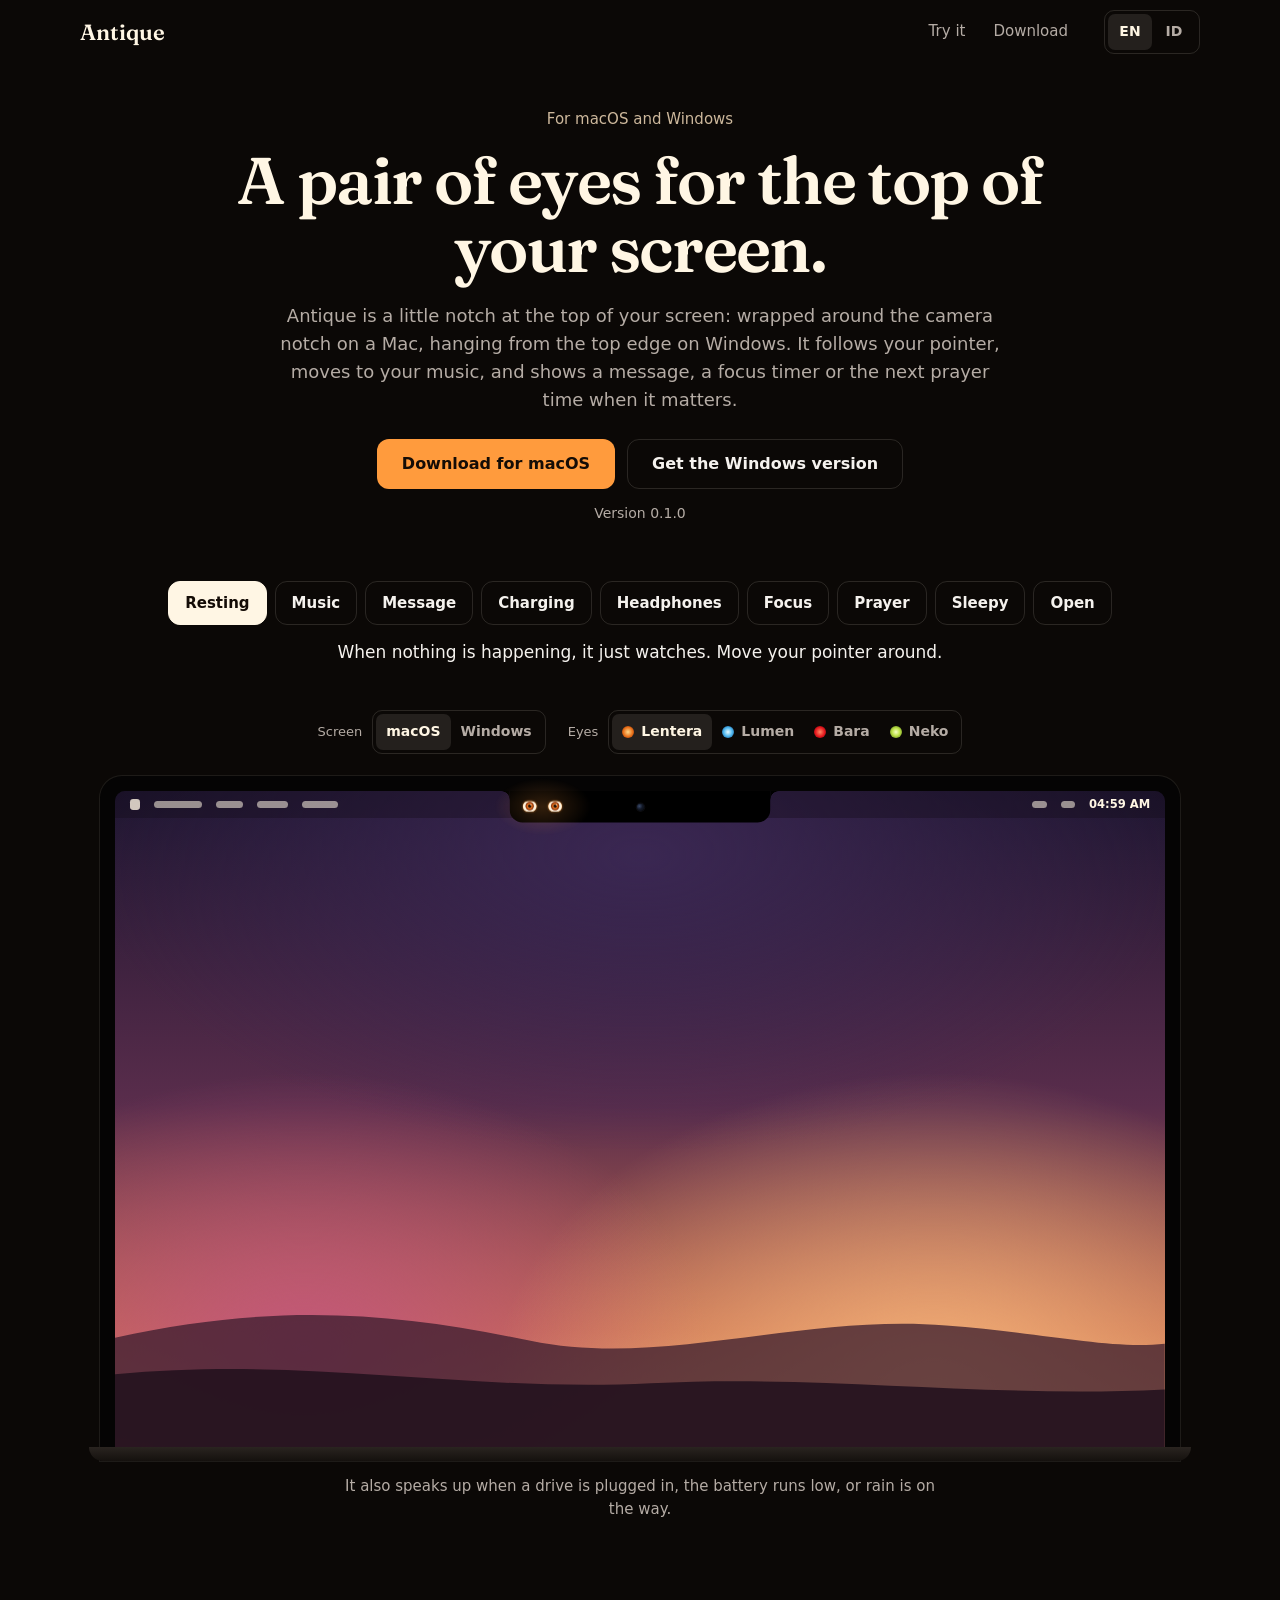
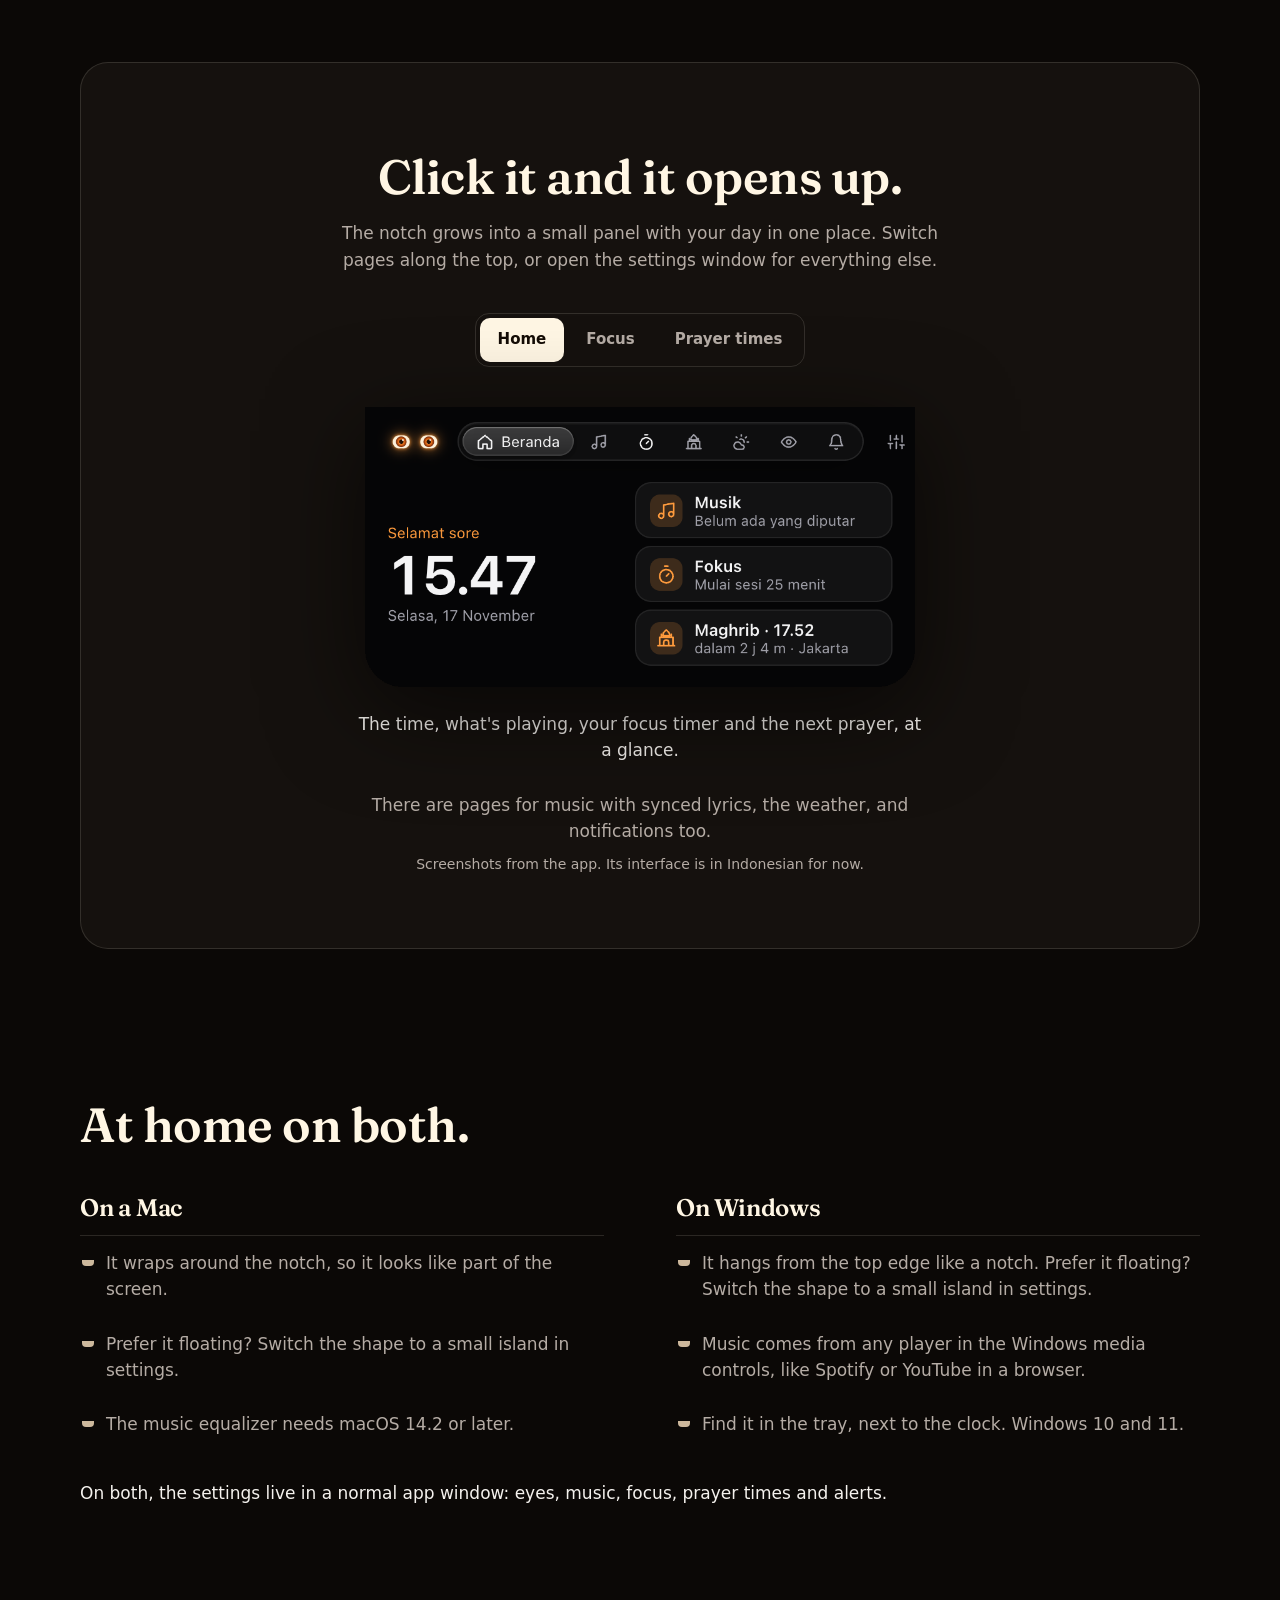
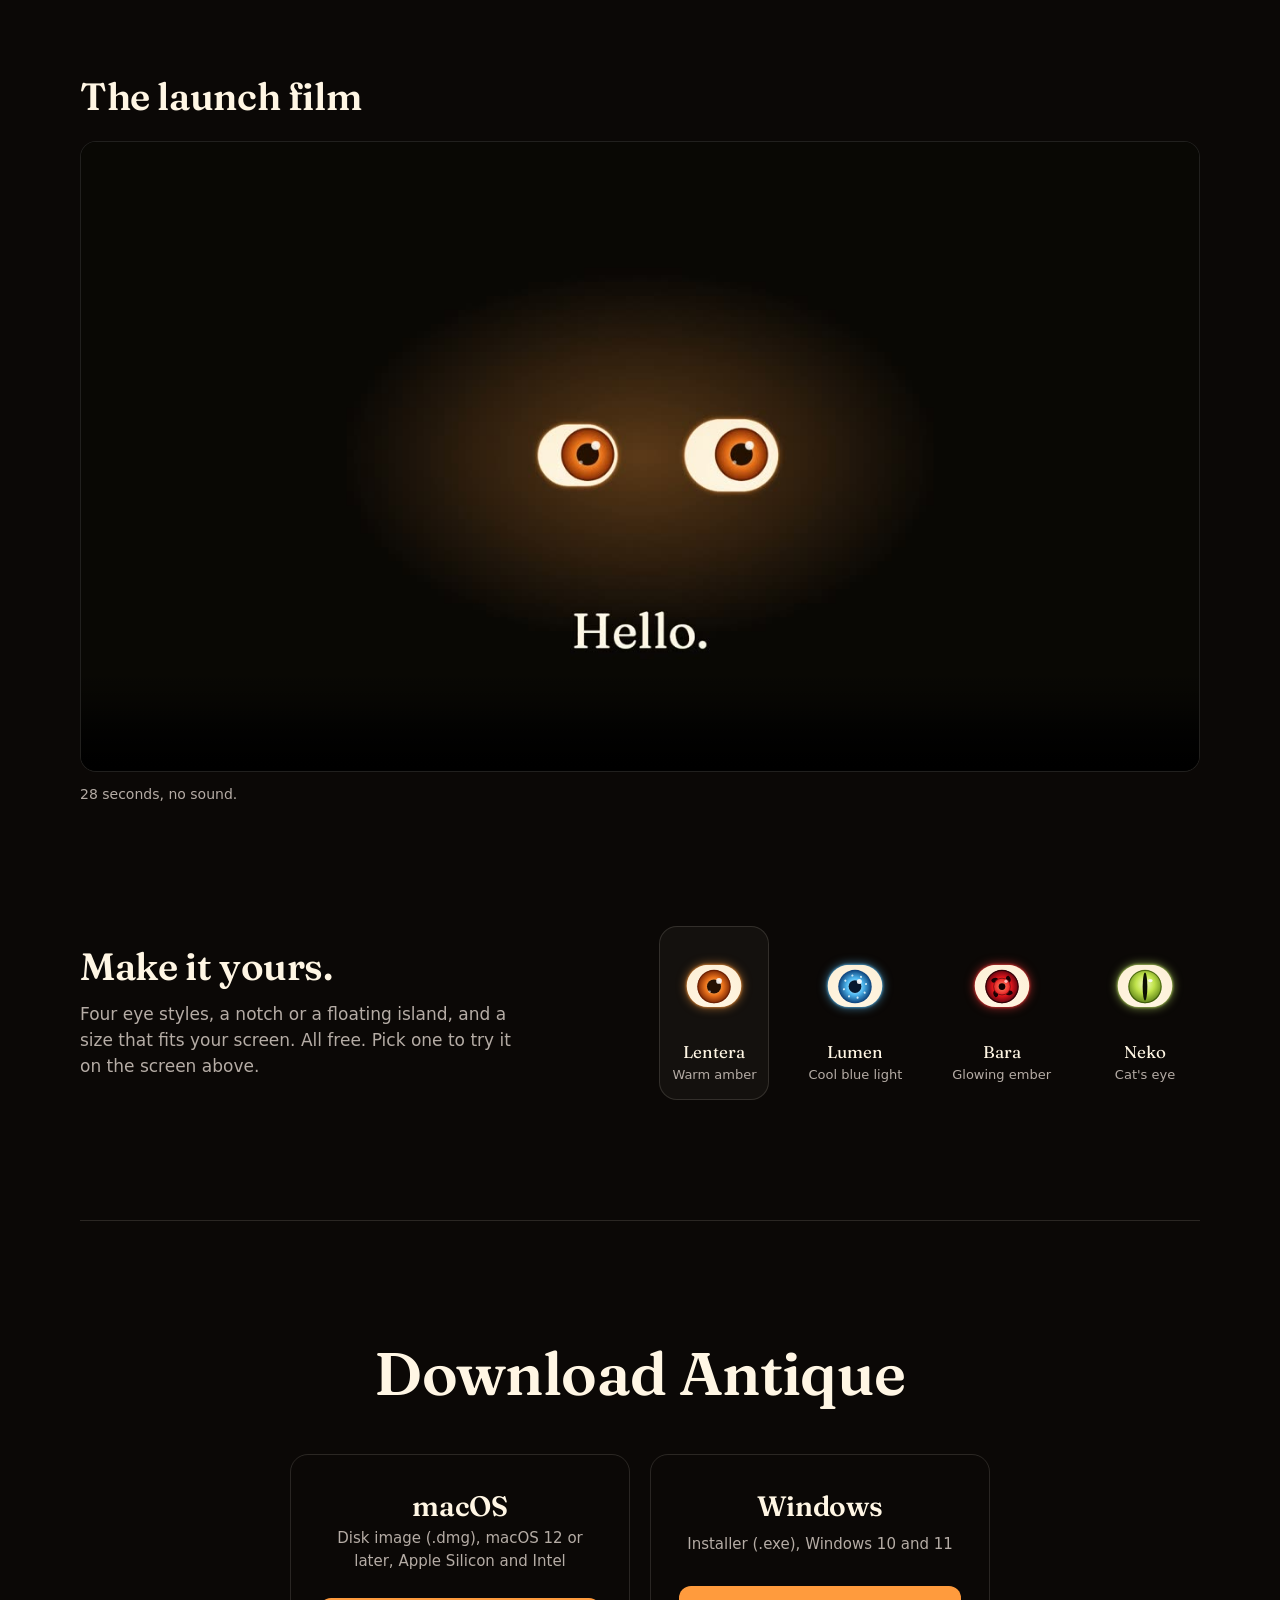
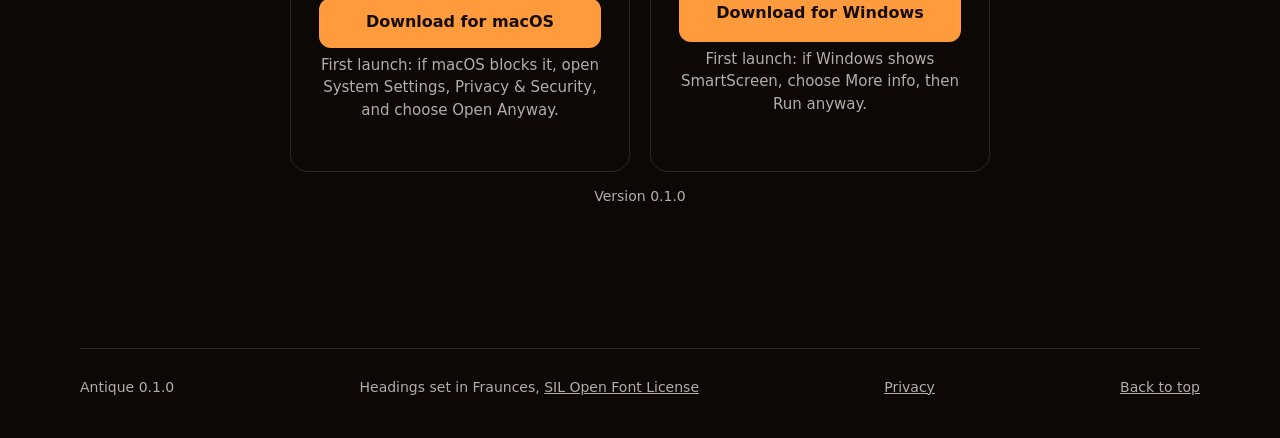
==== antique/index.html @ c230cda1 "Antique: landing page (v0.1.0)" ====
<!doctype html>
<html lang="en">
  <head>
    <meta charset="utf-8" />
    <meta name="viewport" content="width=device-width, initial-scale=1" />
    <title>Antique: eyes for the top of your screen</title>
    <meta
      name="description"
      content="Antique is a little notch at the top of your screen, on Mac and Windows. It follows your pointer, moves to your music, and shows what matters."
    />
    <meta name="theme-color" content="#0b0806" />
    <meta property="og:title" content="Antique" />
    <meta property="og:description" content="A pair of eyes for the top of your screen. For macOS and Windows." />
    <meta property="og:image" content="assets/film-poster.jpg" />
    <link rel="icon" href="assets/favicon.svg" type="image/svg+xml" />
    <link rel="preload" href="assets/fonts/fraunces-latin-600-normal.woff2" as="font" type="font/woff2" crossorigin />
    <link rel="stylesheet" href="styles.css?v=a302461" />
  </head>
  <body>
    <a class="skip" href="#main" data-i18n="skip">Skip to content</a>

    <!-- Opening: the eyes start up close, then back away into the screen and become the notch. -->
    <div class="intro" id="intro" aria-hidden="true">
      <div class="intro-shade" id="intro-shade"></div>
      <div class="intro-eyes" id="intro-eyes"></div>
      <p class="intro-hello" id="intro-hello" data-i18n="intro.hello">Hello.</p>
    </div>

    <header class="bar">
      <a class="wordmark" href="#top" aria-label="Antique, back to top">Antique</a>
      <nav class="bar-nav" aria-label="Sections">
        <a href="#try" data-i18n="nav.try">Try it</a>
        <a href="#download" data-i18n="nav.download">Download</a>
      </nav>
      <div class="lang" role="group" aria-label="Language">
        <button type="button" data-lang="en" aria-pressed="true">EN</button>
        <button type="button" data-lang="id" aria-pressed="false">ID</button>
      </div>
    </header>

    <main id="main">
      <section class="hero" id="top">
        <p class="kicker" data-i18n="hero.kicker">For macOS and Windows</p>
        <h1 data-i18n="hero.title">A pair of eyes for the top of your screen.</h1>
        <p class="lede" data-i18n="hero.lede">
          Antique is a little notch at the top of your screen: wrapped around the camera notch on a Mac, hanging
          from the top edge on Windows. It follows your pointer, moves to your music, and shows a message, a focus
          timer or the next prayer time when it matters.
        </p>
        <div class="hero-actions">
          <a class="button primary" id="hero-download" href="#download">Download for macOS</a>
          <a class="button quiet" id="hero-other" href="#download">Get the Windows version</a>
        </div>
        <p class="meta"><span data-i18n="meta.version">Version</span> <span class="version">0.1.0</span></p>
      </section>

      <!-- The stage: a screen with Antique on it. Each chip below puts the notch in another state. -->
      <section class="try" id="try" aria-labelledby="try-title">
        <h2 class="sr-only" id="try-title" data-i18n="try.title">Try Antique</h2>

        <!-- Chips sit right above the screen so the notch stays in view while you pick. -->
        <div class="chips" role="group" aria-label="Show a moment" data-i18n-label="try.group">
          <button type="button" data-state="rest" aria-pressed="true" data-i18n="chip.rest">Resting</button>
          <button type="button" data-state="music" aria-pressed="false" data-i18n="chip.music">Music</button>
          <button type="button" data-state="message" aria-pressed="false" data-i18n="chip.message">Message</button>
          <button type="button" data-state="charge" aria-pressed="false" data-i18n="chip.charge">Charging</button>
          <button type="button" data-state="headphones" aria-pressed="false" data-i18n="chip.headphones">Headphones</button>
          <button type="button" data-state="focus" aria-pressed="false" data-i18n="chip.focus">Focus</button>
          <button type="button" data-state="prayer" aria-pressed="false" data-i18n="chip.prayer">Prayer</button>
          <button type="button" data-state="sleepy" aria-pressed="false" data-i18n="chip.sleepy">Sleepy</button>
          <button type="button" data-state="open" aria-pressed="false" data-i18n="chip.open">Open</button>
        </div>
        <p class="try-caption" id="try-caption" aria-live="polite"></p>

        <!-- Screen and customisation, right above the stage so the notch stays in view: eye style,
             shape and size (shape & size are the Windows settings). -->
        <div class="custom" id="custom" data-os="mac">
          <div class="custom-group">
            <span class="custom-label" id="custom-screen" data-i18n="custom.screen">Screen</span>
            <div class="os" role="group" aria-labelledby="custom-screen">
              <button type="button" data-os="mac" aria-pressed="true">macOS</button>
              <button type="button" data-os="windows" aria-pressed="false">Windows</button>
            </div>
          </div>
          <div class="custom-group">
            <span class="custom-label" id="custom-eyes" data-i18n="custom.eyes">Eyes</span>
            <div class="seg themes" id="theme-pick" role="group" aria-labelledby="custom-eyes"></div>
          </div>
          <div class="custom-group win-only">
            <span class="custom-label" id="custom-shape" data-i18n="custom.shape">Shape</span>
            <div class="seg" role="group" aria-labelledby="custom-shape">
              <button type="button" data-shape="notch" aria-pressed="true" data-i18n="custom.notch">Notch</button>
              <button type="button" data-shape="floating" aria-pressed="false" data-i18n="custom.floating">Floating</button>
            </div>
          </div>
          <div class="custom-group win-only">
            <span class="custom-label" id="custom-size" data-i18n="custom.size">Size</span>
            <div class="seg" role="group" aria-labelledby="custom-size">
              <button type="button" data-size="-1" data-i18n-label="custom.smaller" aria-label="Smaller">−</button>
              <button type="button" data-size="1" data-i18n-label="custom.bigger" aria-label="Bigger">+</button>
            </div>
          </div>
        </div>

        <div class="device" id="device" data-os="mac">
          <div class="screen" id="screen">
            <div class="wallpaper" aria-hidden="true">
              <svg viewBox="0 0 1920 1080" preserveAspectRatio="none">
                <path d="M0 900 C 300 840 520 860 760 905 C 1000 950 1260 860 1520 880 C 1700 892 1820 920 1920 910 L1920 1080 L0 1080 Z" fill="#3a1d2e" opacity="0.75" />
                <path d="M0 960 C 360 930 640 990 980 975 C 1300 960 1600 1000 1920 985 L1920 1080 L0 1080 Z" fill="#24121f" opacity="0.9" />
              </svg>
            </div>

            <div class="menubar" aria-hidden="true">
              <span class="mb-left"><i class="mb-logo"></i><i style="--w: 46px"></i><i style="--w: 26px"></i><i style="--w: 30px"></i><i style="--w: 34px"></i></span>
              <span class="mb-right"><i style="--w: 14px"></i><i style="--w: 14px"></i><b class="mb-clock" id="mb-clock">16.13</b></span>
            </div>

            <div class="taskbar" aria-hidden="true">
              <i></i><i></i><i></i><i></i><i></i>
              <b class="tb-clock" id="tb-clock">16.13</b>
            </div>

            <!-- Antique, drawn at screen size and scaled with the screen (--u). -->
            <div class="island-holder" id="island-holder">
              <button
                class="island"
                id="island"
                type="button"
                data-state="rest"
                aria-expanded="false"
                aria-describedby="try-caption"
              >
                <span class="sr-only" data-i18n="island.label">Antique's notch. Click to open the panel.</span>
                <span class="layer row" aria-hidden="true">
                  <span class="wing left" id="wing-left"></span>
                  <span class="eyes" id="eyes"></span>
                  <span class="wing right" id="wing-right"></span>
                </span>
                <img class="layer open" src="assets/panel-home.png" width="440" height="224" alt="" aria-hidden="true" />
              </button>
            </div>
          </div>
          <div class="hinge" aria-hidden="true"></div>
        </div>

        <p class="try-more" data-i18n="try.more">
          It also speaks up when a drive is plugged in, the battery runs low, or rain is on the way.
        </p>
      </section>

      <section class="panel" id="panel" aria-labelledby="panel-title">
        <h2 id="panel-title" data-i18n="panel.title">Click it and it opens up.</h2>
        <p class="panel-intro" data-i18n="panel.body">
          The notch grows into a small panel with your day in one place. Switch pages along the top, or open the
          settings window for everything else.
        </p>

        <div class="tabs" role="tablist" aria-label="Panel pages">
          <button type="button" role="tab" id="tab-home" aria-controls="view-home" aria-selected="true" data-i18n="panel.home">Home</button>
          <button type="button" role="tab" id="tab-focus" aria-controls="view-focus" aria-selected="false" tabindex="-1" data-i18n="panel.focus">Focus</button>
          <button type="button" role="tab" id="tab-prayer" aria-controls="view-prayer" aria-selected="false" tabindex="-1" data-i18n="panel.prayer">Prayer times</button>
        </div>

        <div class="views">
          <figure class="view" role="tabpanel" id="view-home" aria-labelledby="tab-home">
            <img src="assets/panel-home.png" width="440" height="224" loading="lazy" alt="" data-i18n-alt="panel.homeAlt" />
            <figcaption data-i18n="panel.homeText">The time, what's playing, your focus timer and the next prayer, at a glance.</figcaption>
          </figure>
          <figure class="view" role="tabpanel" id="view-focus" aria-labelledby="tab-focus" hidden>
            <img src="assets/panel-focus.png" width="440" height="216" loading="lazy" alt="" data-i18n-alt="panel.focusAlt" />
            <figcaption data-i18n="panel.focusText">A Pomodoro timer drawn as an hourglass. The sand runs while you work, and the glass flips over for your break.</figcaption>
          </figure>
          <figure class="view" role="tabpanel" id="view-prayer" aria-labelledby="tab-prayer" hidden>
            <img src="assets/panel-prayer.png" width="440" height="278" loading="lazy" alt="" data-i18n-alt="panel.prayerAlt" />
            <figcaption data-i18n="panel.prayerText">Prayer times for your city, a reminder before each one, and an adzan sound you choose.</figcaption>
          </figure>
        </div>

        <p class="panel-more" data-i18n="panel.more">
          There are pages for music with synced lyrics, the weather, and notifications too.
        </p>
        <p class="note" data-i18n="panel.note">Screenshots from the app. Its interface is in Indonesian for now.</p>
      </section>

      <section class="platforms" aria-labelledby="platforms-title">
        <h2 id="platforms-title" data-i18n="platforms.title">At home on both.</h2>
        <div class="platform">
          <h3 data-i18n="platforms.mac">On a Mac</h3>
          <ul>
            <li data-i18n="platforms.mac1">It wraps around the notch, so it looks like part of the screen.</li>
            <li data-i18n="platforms.mac2">Prefer it floating? Switch the shape to a small island in settings.</li>
            <li data-i18n="platforms.mac3">The music equalizer needs macOS 14.2 or later.</li>
          </ul>
        </div>
        <div class="platform">
          <h3 data-i18n="platforms.win">On Windows</h3>
          <ul>
            <li data-i18n="platforms.win1">It hangs from the top edge like a notch. Prefer it floating? Switch the shape to a small island in settings.</li>
            <li data-i18n="platforms.win2">Music comes from any player in the Windows media controls, like Spotify or YouTube in a browser.</li>
            <li data-i18n="platforms.win3">Find it in the tray, next to the clock. Windows 10 and 11.</li>
          </ul>
        </div>
        <p class="platforms-both" data-i18n="platforms.both">
          On both, the settings live in a normal app window: eyes, music, focus, prayer times and alerts.
        </p>
      </section>

      <section class="film" aria-labelledby="film-title">
        <h2 id="film-title" data-i18n="film.title">The launch film</h2>
        <div class="film-frame">
          <video id="film" controls playsinline muted preload="none" poster="assets/film-poster.jpg" width="1920" height="1080">
            <source src="assets/antique-launch.mp4" type="video/mp4" />
          </video>
          <p class="film-error" id="film-error" hidden data-i18n="film.error">
            The film didn't load. <a href="assets/antique-launch.mp4">Open the video file</a> instead.
          </p>
        </div>
        <p class="caption" data-i18n="film.caption">28 seconds, no sound.</p>
      </section>

      <section class="more-eyes" aria-labelledby="eyes-title">
        <div class="more-eyes-text">
          <h2 id="eyes-title" data-i18n="eyes.title">Make it yours.</h2>
          <p data-i18n="eyes.body">
            Four eye styles, a notch or a floating island, and a size that fits your screen. All free. Pick one to
            try it on the screen above.
          </p>
        </div>
        <div class="iris-row" id="iris-row"></div>
      </section>

      <section class="download" id="download" aria-labelledby="download-title">
        <h2 id="download-title" data-i18n="download.title">Download Antique</h2>
        <div class="downloads">
          <div class="dl" data-platform="mac">
            <h3>macOS</h3>
            <p data-i18n="download.macFile">Disk image (.dmg), macOS 12 or later, Apple Silicon and Intel</p>
            <a class="button primary" data-download="mac" href="#download">Download for macOS</a>
            <p class="dl-note" data-i18n="download.macNote">
              First launch: if macOS blocks it, open System Settings, Privacy &amp; Security, and choose Open Anyway.
            </p>
          </div>
          <div class="dl" data-platform="windows">
            <h3>Windows</h3>
            <p data-i18n="download.winFile">Installer (.exe), Windows 10 and 11</p>
            <a class="button primary" data-download="windows" href="#download">Download for Windows</a>
            <p class="dl-note" data-i18n="download.winNote">
              First launch: if Windows shows SmartScreen, choose More info, then Run anyway.
            </p>
          </div>
        </div>
        <p class="meta"><span data-i18n="meta.version">Version</span> <span class="version">0.1.0</span></p>
      </section>
    </main>

    <footer class="foot">
      <p>Antique <span class="version">0.1.0</span></p>
      <p>
        <span data-i18n="foot.font">Headings set in Fraunces,</span>
        <a href="assets/fonts/OFL.txt" data-i18n="foot.license">SIL Open Font License</a>
      </p>
      <p><a href="privacy.html" data-i18n="foot.privacy">Privacy</a></p>
      <p><a href="#top" data-i18n="foot.top">Back to top</a></p>
    </footer>

    <script src="main.js?v=a302461" defer></script>
  </body>
</html>
---- antique/styles.css ----
/*
  Antique landing page. Direction: docs/DESIGN.md (warm night, cream text, one amber accent,
  Fraunces headings, the notch as motif). Dial: ENERGY 2 / RHYTHM 2 / MOTION 2.
*/

@font-face {
  font-family: "Fraunces";
  font-style: normal;
  font-weight: 400;
  font-display: swap;
  src: url("assets/fonts/fraunces-latin-400-normal.woff2") format("woff2");
}

@font-face {
  font-family: "Fraunces";
  font-style: normal;
  font-weight: 600;
  font-display: swap;
  src: url("assets/fonts/fraunces-latin-600-normal.woff2") format("woff2");
}

/* Radius of the hole the intro opens; registered so it can animate. */
@property --hole {
  syntax: "<length>";
  inherits: false;
  initial-value: 0px;
}

:root {
  /* Dark on purpose: the notch is always black and the eyes are the light (DESIGN.md). */
  color-scheme: dark;
  --night: #0b0806;
  --night-2: #15110e;
  --line: rgb(255 246 228 / 0.13);
  --fg: #f5f2ee;
  --cream: #fff6e4;
  --muted: #b5aca5;
  --soft: #cdb89c;
  /* The one accent: Lentera amber. Used on the download buttons and the eyes only. */
  --accent: #ff9b3d;
  --ink: #140c06;
  --display: "Fraunces", Georgia, "Times New Roman", serif;
  --body: system-ui, -apple-system, "Segoe UI", Roboto, sans-serif;
  --page: min(1120px, 100% - 40px);
  --spring: cubic-bezier(0.2, 1.22, 0.36, 1);
}

*,
*::before,
*::after {
  box-sizing: border-box;
}

html {
  scroll-behavior: smooth;
  -webkit-text-size-adjust: 100%;
}

body {
  margin: 0;
  background: var(--night);
  color: var(--fg);
  font-family: var(--body);
  font-size: 17px;
  line-height: 1.55;
  overflow-x: hidden;
}

body.intro-running {
  overflow: hidden;
}

img,
video {
  display: block;
  max-width: 100%;
  height: auto;
}

a {
  color: inherit;
}

h1,
h2,
h3 {
  margin: 0;
  font-family: var(--display);
  font-weight: 600;
  line-height: 1.08;
  letter-spacing: -0.01em;
}

:focus-visible {
  outline: 2px solid var(--cream);
  outline-offset: 3px;
  border-radius: 6px;
}

[hidden] {
  display: none !important;
}

.sr-only {
  position: absolute;
  width: 1px;
  height: 1px;
  overflow: hidden;
  clip: rect(0 0 0 0);
  white-space: nowrap;
}

.skip {
  position: absolute;
  top: -100px;
  left: 16px;
  z-index: 100;
  padding: 10px 14px;
  border-radius: 8px;
  background: var(--cream);
  color: var(--ink);
}

.skip:focus {
  top: 12px;
}

/* ---------- Eyes (shared) ---------- */

.eye {
  display: block;
  flex: none;
}

.eye svg {
  display: block;
  width: 100%;
  height: 100%;
  overflow: visible;
}

/* ---------- Intro ---------- */

.intro {
  position: fixed;
  inset: 0;
  z-index: 90;
  display: none;
  pointer-events: none;
}

.intro.on {
  display: block;
}

.intro-shade {
  --x: 50%;
  --y: 50%;
  position: absolute;
  inset: 0;
  background: var(--night);
  -webkit-mask: radial-gradient(circle at var(--x) var(--y), transparent var(--hole), #000 calc(var(--hole) + 1px));
  mask: radial-gradient(circle at var(--x) var(--y), transparent var(--hole), #000 calc(var(--hole) + 1px));
}

.intro-eyes {
  position: absolute;
  top: 46%;
  left: 50%;
  display: flex;
  gap: 22px;
  transform-origin: 50% 50%;
  translate: -50% -50%;
}

/* The eyes' own light travels with them into the notch. */
.intro-eyes::before {
  content: "";
  position: absolute;
  inset: -110px -150px;
  z-index: -1;
  background: radial-gradient(closest-side, rgb(255 155 61 / 0.2), transparent);
}

.intro-eyes .eye {
  width: 132px;
  height: 132px;
}

.intro-hello {
  position: absolute;
  top: calc(46% + 96px);
  left: 0;
  right: 0;
  margin: 0;
  font-family: var(--display);
  font-size: 34px;
  color: var(--cream);
  text-align: center;
}

/* ---------- Top bar ---------- */

.bar {
  position: absolute;
  top: 0;
  left: 0;
  right: 0;
  z-index: 50;
  display: flex;
  align-items: center;
  gap: 24px;
  height: 64px;
  padding: 0 max(20px, calc((100% - 1120px) / 2));
}

.wordmark {
  font-family: var(--display);
  font-size: 22px;
  font-weight: 600;
  text-decoration: none;
  color: var(--cream);
}

.bar-nav {
  display: flex;
  gap: 4px;
  margin-left: auto;
}

.bar-nav a {
  padding: 10px 12px;
  font-size: 15px;
  color: var(--muted);
  text-decoration: none;
}

.bar-nav a:hover {
  color: var(--fg);
}

.lang,
.os,
.seg {
  display: flex;
  padding: 3px;
  border: 1px solid var(--line);
  border-radius: 10px;
}

.lang button,
.os button,
.seg button {
  min-width: 44px;
  min-height: 36px;
  padding: 0 10px;
  border: 0;
  border-radius: 7px;
  background: transparent;
  color: var(--muted);
  font: inherit;
  font-size: 14px;
  font-weight: 600;
  cursor: pointer;
}

.lang button[aria-pressed="true"],
.os button[aria-pressed="true"],
.seg button[aria-pressed="true"] {
  background: rgb(255 246 228 / 0.1);
  color: var(--cream);
}

/* ---------- Buttons ---------- */

.button {
  display: inline-flex;
  align-items: center;
  justify-content: center;
  min-height: 50px;
  padding: 0 24px;
  border: 1px solid transparent;
  border-radius: 12px;
  font-size: 16px;
  font-weight: 650;
  text-decoration: none;
  transition: background 160ms ease;
}

.button.primary {
  background: var(--accent);
  color: var(--ink);
}

.button.primary:hover {
  background: #ffb066;
}

.button.quiet {
  border-color: var(--line);
  color: var(--fg);
}

.button.quiet:hover {
  background: rgb(255 246 228 / 0.06);
}

/* No file to download yet: honest, visibly inert. */
.button[aria-disabled="true"] {
  border-color: var(--line);
  background: transparent;
  color: var(--muted);
  cursor: not-allowed;
}

/* ---------- Hero ---------- */

.hero {
  width: var(--page);
  margin: 0 auto;
  padding: 108px 0 36px;
  text-align: center;
}

.kicker {
  margin: 0 0 16px;
  font-size: 15px;
  color: var(--soft);
}

.hero h1 {
  max-width: 18ch;
  margin: 0 auto;
  font-size: clamp(40px, 5.4vw, 66px);
  line-height: 1.02;
  letter-spacing: -0.025em;
  color: var(--cream);
}

.lede {
  max-width: 40em;
  margin: 20px auto 0;
  font-size: 18px;
  color: var(--muted);
}

.hero-actions {
  display: flex;
  flex-wrap: wrap;
  justify-content: center;
  gap: 12px;
  margin-top: 26px;
}

.meta {
  margin: 14px 0 0;
  font-size: 14px;
  color: var(--muted);
}

/* ---------- Stage ---------- */

.try {
  width: min(1080px, 100% - 32px);
  margin: 0 auto;
  padding: 20px 0 40px;
  text-align: center;
}

.os {
  display: inline-flex;
  margin-top: 24px;
}

/* The laptop. Everything inside the screen is laid out in "screen pixels" (1000 wide on
   large screens, 460 on phones) and scaled by --u, so the notch keeps real proportions. */
.device {
  --u: 1;
  position: relative;
  padding: 1.4% 1.4% 0;
  border-radius: 22px 22px 0 0;
  background: #050404;
  box-shadow: 0 0 0 1px rgb(255 246 228 / 0.08);
}

.screen {
  position: relative;
  aspect-ratio: 16 / 10;
  overflow: hidden;
  border-radius: 10px 10px 0 0;
  background: var(--night);
  text-align: left;
}

.wallpaper {
  position: absolute;
  inset: 0;
  background:
    radial-gradient(60% 70% at 78% 92%, #f6b47a 0%, rgb(246 180 122 / 0) 70%),
    radial-gradient(55% 60% at 18% 85%, #c2577a 0%, rgb(194 87 122 / 0) 70%),
    radial-gradient(70% 60% at 50% 10%, #3a2752 0%, rgb(58 39 82 / 0) 75%),
    linear-gradient(180deg, #1d1530 0%, #5a2d4c 48%, #c1694d 82%, #f0a467 100%);
}

.wallpaper svg {
  position: absolute;
  inset: 0;
  width: 100%;
  height: 100%;
}

.hinge {
  height: 14px;
  margin: 0 -2.5%;
  border-radius: 0 0 14px 14px;
  background: linear-gradient(#2a2420, #15110e);
}

.menubar,
.taskbar {
  position: absolute;
  left: 0;
  right: 0;
  display: flex;
  align-items: center;
  font-family: var(--body);
  font-weight: 500;
  color: var(--cream);
}

.menubar {
  top: 0;
  justify-content: space-between;
  height: calc(var(--u) * 26px);
  padding: 0 calc(var(--u) * 14px);
  background: rgb(20 12 24 / 0.38);
  font-size: calc(var(--u) * 11px);
}

.mb-left,
.mb-right {
  display: flex;
  align-items: center;
  gap: calc(var(--u) * 13px);
}

.menubar i {
  width: calc(var(--u) * var(--w, 20px));
  height: calc(var(--u) * 6px);
  border-radius: 99px;
  background: rgb(255 246 228 / 0.55);
}

.menubar .mb-logo {
  width: calc(var(--u) * 10px);
  height: calc(var(--u) * 10px);
  border-radius: calc(var(--u) * 3px);
  background: rgb(255 246 228 / 0.8);
}

.taskbar {
  bottom: 0;
  justify-content: center;
  gap: calc(var(--u) * 8px);
  height: calc(var(--u) * 34px);
  background: rgb(14 10 12 / 0.72);
  font-size: calc(var(--u) * 10.5px);
}

.taskbar i {
  width: calc(var(--u) * 20px);
  height: calc(var(--u) * 20px);
  border-radius: calc(var(--u) * 5px);
  background: rgb(255 246 228 / 0.28);
}

.taskbar i:first-child {
  background: rgb(255 246 228 / 0.6);
}

.tb-clock {
  position: absolute;
  right: calc(var(--u) * 14px);
  font-weight: 500;
}

.device[data-os="mac"] .taskbar,
.device[data-os="windows"] .menubar {
  display: none;
}

/* ---------- Antique on the stage ---------- */

.island-holder {
  position: absolute;
  top: 0;
  left: 50%;
  width: 0;
  transform: scale(calc(var(--u) * var(--size, 1)));
  transform-origin: 0 0;
  transition: transform 420ms var(--spring);
}

/* Width = left wing + centre + right wing. The shift keeps the centre (camera on a Mac,
   eyes on Windows) at the middle of the screen while the wings grow unevenly. */
.island {
  --wl: 44px;
  --wr: 44px;
  --c: 124px;
  --h: 30px;
  --r: 12px;
  position: absolute;
  top: 0;
  left: 0;
  width: calc(var(--wl) + var(--c) + var(--wr));
  height: var(--h);
  padding: 0;
  border: 0;
  border-radius: 0 0 var(--r) var(--r);
  background: #000;
  color: var(--cream);
  font: 600 11.5px/1 var(--body);
  cursor: pointer;
  transform: translateX(calc(-1 * (var(--wl) + var(--c) / 2)));
  transition:
    width 560ms var(--spring),
    height 560ms var(--spring),
    border-radius 560ms var(--spring),
    transform 560ms var(--spring);
}

/* Windows: the app's default "notch" shape, hanging from the top edge (eyes in the middle). */
.device[data-os="windows"] .island {
  --c: 52px;
  --wl: 20px;
  --wr: 20px;
  --h: 32px;
  --r: 16px;
}

/* The notch meets the top edge with small concave shoulders (Mac and Windows). */
.island::before,
.island::after {
  content: "";
  position: absolute;
  top: 0;
  width: 8px;
  height: 8px;
  pointer-events: none;
}

.island::before {
  left: -8px;
  background: radial-gradient(circle at 0 100%, transparent 7.5px, #000 8px);
}

.island::after {
  right: -8px;
  background: radial-gradient(circle at 100% 100%, transparent 7.5px, #000 8px);
}

.island:focus-visible {
  outline-offset: 3px;
}

.layer {
  position: absolute;
  inset: 0;
  transition: opacity 200ms ease;
}

.row {
  display: flex;
  align-items: stretch;
}

.wing,
.centre {
  display: flex;
  align-items: center;
  justify-content: center;
  gap: 6px;
  flex: none;
  min-width: 0;
  overflow: hidden;
  white-space: nowrap;
}

.wing.left {
  width: var(--wl);
}

.wing.right {
  width: var(--wr);
}

.centre {
  width: var(--c);
}

.wing > :not(.eyes) {
  animation: wing-in 320ms ease 140ms both;
}

@keyframes wing-in {
  from {
    opacity: 0;
    transform: scale(0.85);
  }
}

.eyes {
  display: flex;
  gap: 3px;
}

.eyes .eye {
  width: 21px;
  height: 21px;
}

/* The camera inside the hardware notch on a Mac. */
.lens {
  width: 7px;
  height: 7px;
  border-radius: 50%;
  background: radial-gradient(circle at 35% 35%, #3a4a6a 0%, #121826 45%, #05070b 100%);
  box-shadow: 0 0 0 1px #0d0d10;
}

.wing .label {
  color: var(--cream);
}

.wing .dim {
  color: #b9a58b;
  font-weight: 500;
}

.art {
  width: 18px;
  height: 18px;
  border-radius: 5px;
  background: linear-gradient(135deg, #f0a467, #8a2f4c);
}

.bars {
  display: flex;
  align-items: flex-end;
  gap: 2.5px;
  height: 13px;
}

.bars i {
  width: 2.5px;
  height: 100%;
  border-radius: 2px;
  background: var(--accent);
  transform-origin: bottom;
  transform: scaleY(var(--level, 0.3));
}

.island .open {
  width: 440px;
  height: 224px;
  max-width: none;
  opacity: 0;
  pointer-events: none;
}

.island[data-state="open"] {
  --wl: 158px;
  --wr: 158px;
  --h: 224px;
  --r: 30px;
}

.device[data-os="windows"] .island[data-state="open"] {
  --wl: 194px;
  --wr: 194px;
  --r: 30px;
}

.island[data-state="open"] .row {
  opacity: 0;
}

.island[data-state="open"] .open {
  opacity: 1;
  transition: opacity 260ms ease 160ms;
}

/* Two lines reserved so the screen below doesn't jump when the caption changes. */
.try-caption {
  min-height: 3.1em;
  max-width: 40em;
  margin: 14px auto 18px;
  color: var(--fg);
}

.chips {
  display: flex;
  flex-wrap: wrap;
  justify-content: center;
  gap: 8px;
}

.chips button {
  min-height: 44px;
  padding: 0 16px;
  border: 1px solid var(--line);
  border-radius: 12px;
  background: transparent;
  color: var(--fg);
  font: inherit;
  font-size: 15px;
  font-weight: 550;
  cursor: pointer;
  transition: background 160ms ease;
}

.chips button:hover {
  background: rgb(255 246 228 / 0.06);
}

.chips button[aria-pressed="true"] {
  border-color: var(--cream);
  background: var(--cream);
  color: var(--ink);
}

.try-more {
  max-width: 40em;
  margin: 14px auto 0;
  font-size: 15px;
  color: var(--muted);
}

/* ---------- Panel ---------- */

.panel {
  width: var(--page);
  margin: 100px auto 0;
  padding: 88px max(24px, 6%) 72px;
  border: 1px solid var(--line);
  border-radius: 28px;
  background: var(--night-2);
  text-align: center;
}

.panel h2 {
  font-size: clamp(32px, 4.2vw, 48px);
  color: var(--cream);
}

.panel-intro {
  max-width: 36em;
  margin: 18px auto 0;
  color: var(--muted);
}

.tabs {
  display: inline-flex;
  flex-wrap: wrap;
  justify-content: center;
  gap: 4px;
  margin-top: 40px;
  padding: 4px;
  border: 1px solid var(--line);
  border-radius: 14px;
}

.tabs button {
  min-height: 44px;
  padding: 0 18px;
  border: 0;
  border-radius: 10px;
  background: transparent;
  color: var(--muted);
  font: inherit;
  font-size: 15px;
  font-weight: 600;
  cursor: pointer;
}

.tabs button:hover {
  color: var(--fg);
}

.tabs button[aria-selected="true"] {
  background: var(--cream);
  color: var(--ink);
}

.views {
  margin-top: 40px;
}

.view {
  display: grid;
  justify-items: center;
  gap: 24px;
  margin: 0;
}

.view[hidden] {
  display: none;
}

.view img {
  width: min(550px, 100%);
  filter: drop-shadow(0 24px 48px rgb(0 0 0 / 0.6));
}

.view figcaption {
  max-width: 34em;
  color: var(--fg);
}

.panel-more {
  max-width: 34em;
  margin: 28px auto 0;
  color: var(--muted);
}

.note {
  margin: 10px 0 0;
  font-size: 14px;
  color: var(--muted);
}

/* ---------- Platforms ---------- */

.platforms {
  display: grid;
  grid-template-columns: 1fr 1fr;
  column-gap: 72px;
  width: var(--page);
  margin: 0 auto;
  padding: 150px 0 40px;
}

.platforms h2 {
  grid-column: 1 / -1;
  margin-bottom: 44px;
  font-size: clamp(32px, 4.2vw, 48px);
  color: var(--cream);
}

.platform h3 {
  padding-bottom: 14px;
  border-bottom: 1px solid var(--line);
  font-size: 24px;
  color: var(--cream);
}

.platform ul {
  margin: 0;
  padding: 0;
  list-style: none;
}

/* Bullets are tiny notches, the page's motif. */
.platform li {
  position: relative;
  padding: 14px 0 14px 26px;
  color: var(--muted);
}

.platform li::before {
  content: "";
  position: absolute;
  top: 24px;
  left: 2px;
  width: 12px;
  height: 6px;
  border-radius: 0 0 4px 4px;
  background: var(--soft);
}

.platforms-both {
  grid-column: 1 / -1;
  margin: 28px 0 0;
  color: var(--fg);
}

/* ---------- Film ---------- */

.film {
  width: min(1120px, 100% - 40px);
  margin: 0 auto;
  padding-top: 130px;
}

.film h2 {
  margin-bottom: 24px;
  font-size: clamp(28px, 3.4vw, 38px);
  color: var(--cream);
}

.film-frame {
  position: relative;
  overflow: hidden;
  border: 1px solid var(--line);
  border-radius: 16px;
  background: #000;
}

.film video {
  width: 100%;
}

.film-error {
  position: absolute;
  inset: 0;
  display: grid;
  place-items: center;
  margin: 0;
  padding: 20px;
  background: #000;
  color: var(--muted);
  text-align: center;
}

.film-error[hidden] {
  display: none;
}

.caption {
  margin: 12px 0 0;
  font-size: 14px;
  color: var(--muted);
}

/* ---------- Customisation on the stage ---------- */

.custom {
  display: flex;
  flex-wrap: wrap;
  justify-content: center;
  gap: 12px 22px;
  margin: 0 0 22px;
}

.custom .os {
  margin-top: 0;
}

.custom-group {
  display: flex;
  align-items: center;
  gap: 10px;
}

.custom-label {
  font-size: 13px;
  color: var(--muted);
}

/* Shape and size are the Windows settings; on a Mac the notch wraps the camera. */
.custom[data-os="mac"] .win-only {
  display: none;
}

.seg button {
  display: inline-flex;
  align-items: center;
  gap: 7px;
}

.seg button:disabled {
  opacity: 0.35;
  cursor: default;
}

.swatch {
  width: 12px;
  height: 12px;
  border-radius: 50%;
}

.swatch-lentera {
  background: radial-gradient(#ffd98a, #e8701a 55%, #7a2604);
}

.swatch-lumen {
  background: radial-gradient(#e9fbff, #4fb8f0 50%, #0b3f78);
}

.swatch-bara {
  background: radial-gradient(#ff8a66, #e3161c 55%, #5e0410);
}

.swatch-neko {
  background: radial-gradient(#f6ffc2, #bfe24a 45%, #4f7410);
}

/* Floating shape (Windows): a small island just below the top edge. */
.device[data-shape="floating"][data-os="windows"] .island-holder {
  top: calc(var(--u) * 9px);
}

.device[data-shape="floating"][data-os="windows"] .island {
  border-radius: var(--r);
  box-shadow: 0 6px 18px rgb(0 0 0 / 0.35);
}

.device[data-shape="floating"][data-os="windows"] .island::before,
.device[data-shape="floating"][data-os="windows"] .island::after {
  display: none;
}

/* ---------- More eyes ---------- */

.more-eyes {
  display: flex;
  flex-wrap: wrap;
  align-items: center;
  justify-content: space-between;
  gap: 40px;
  width: var(--page);
  margin: 0 auto;
  padding: 120px 0;
}

.more-eyes-text {
  max-width: 26em;
}

.more-eyes h2 {
  font-size: clamp(28px, 3.4vw, 38px);
  color: var(--cream);
}

.more-eyes p {
  margin: 14px 0 0;
  color: var(--muted);
}

.iris-row {
  display: flex;
  flex-wrap: wrap;
  justify-content: center;
  gap: 28px;
}

.iris {
  display: grid;
  justify-items: center;
  gap: 10px;
  margin: 0;
  padding: 14px 10px;
  border: 1px solid transparent;
  border-radius: 18px;
  background: none;
  color: inherit;
  font: inherit;
  cursor: pointer;
  transition: border-color 200ms ease, background 200ms ease;
}

.iris:hover,
.iris[aria-pressed="true"] {
  border-color: var(--line);
  background: rgb(255 246 228 / 0.04);
}

.iris-eye {
  display: block;
}

.iris .eye {
  width: 88px;
  height: 88px;
}

.iris-name {
  font-family: var(--display);
  font-size: 17px;
  color: var(--cream);
  text-align: center;
}

.iris small {
  display: block;
  font-family: var(--body);
  font-size: 13px;
  color: var(--muted);
  text-align: center;
}

/* ---------- Download ---------- */

.dl-note {
  margin: 12px 0 0;
  font-size: 13px;
  line-height: 1.5;
  color: var(--muted);
}

.download {
  width: var(--page);
  margin: 0 auto;
  padding: 120px 0 140px;
  border-top: 1px solid var(--line);
  text-align: center;
}

.download h2 {
  font-size: clamp(36px, 5vw, 60px);
  color: var(--cream);
}

.downloads {
  display: grid;
  grid-template-columns: repeat(2, minmax(0, 340px));
  justify-content: center;
  gap: 20px;
  margin-top: 48px;
}

.dl {
  display: grid;
  justify-items: center;
  gap: 6px;
  padding: 36px 28px 32px;
  border: 1px solid var(--line);
  border-radius: 18px;
}

.dl h3 {
  font-size: 28px;
  color: var(--cream);
}

.dl p {
  margin: 0 0 18px;
  font-size: 15px;
  color: var(--muted);
}

.dl .button {
  width: 100%;
}

/* ---------- Footer ---------- */

.foot {
  display: flex;
  flex-wrap: wrap;
  gap: 8px 28px;
  justify-content: space-between;
  width: var(--page);
  margin: 0 auto;
  padding: 28px 0 40px;
  border-top: 1px solid var(--line);
  font-size: 14px;
  color: var(--muted);
}

.foot p {
  margin: 0;
}

.foot a {
  display: inline-block;
  padding: 10px 0;
  margin: -10px 0;
}

/* ---------- Small screens ---------- */

@media (max-width: 860px) {
  .platforms {
    grid-template-columns: 1fr;
    padding-top: 110px;
  }

  .platform + .platform {
    margin-top: 36px;
  }
}

@media (max-width: 640px) {
  body {
    font-size: 16px;
  }

  .bar {
    gap: 12px;
  }

  .bar-nav {
    display: none;
  }

  .lang {
    margin-left: auto;
  }

  .hero {
    padding: 104px 0 36px;
  }

  .lede {
    font-size: 17px;
  }

  .hero-actions .button {
    flex: 1 1 100%;
  }

  .device {
    padding: 2.4% 2.4% 0;
    border-radius: 16px 16px 0 0;
  }

  .screen {
    aspect-ratio: 4 / 3;
  }

  /* A phone-width screen has no room beside the notch: keep only the logo, like a busy Mac menu bar. */
  .mb-left i:not(.mb-logo),
  .mb-right {
    display: none;
  }

  .chips {
    gap: 6px;
  }

  .chips button {
    padding: 0 13px;
    font-size: 14px;
  }

  .intro-eyes {
    gap: 14px;
  }

  .intro-eyes .eye {
    width: 96px;
    height: 96px;
  }

  .intro-hello {
    top: calc(46% + 72px);
    font-size: 28px;
  }

  .panel {
    width: 100%;
    padding: 64px 16px 48px;
    border-radius: 0;
    border-inline: 0;
  }

  .tabs button {
    padding: 0 12px;
  }

  .downloads {
    grid-template-columns: minmax(0, 1fr);
  }

  .iris-row {
    gap: 6px;
  }

  .iris .eye {
    width: 72px;
    height: 72px;
  }
}

@media (prefers-reduced-motion: reduce) {
  html {
    scroll-behavior: auto;
  }

  .island,
  .wing > :not(.eyes) {
    transition-duration: 1ms;
    animation: none;
  }
}
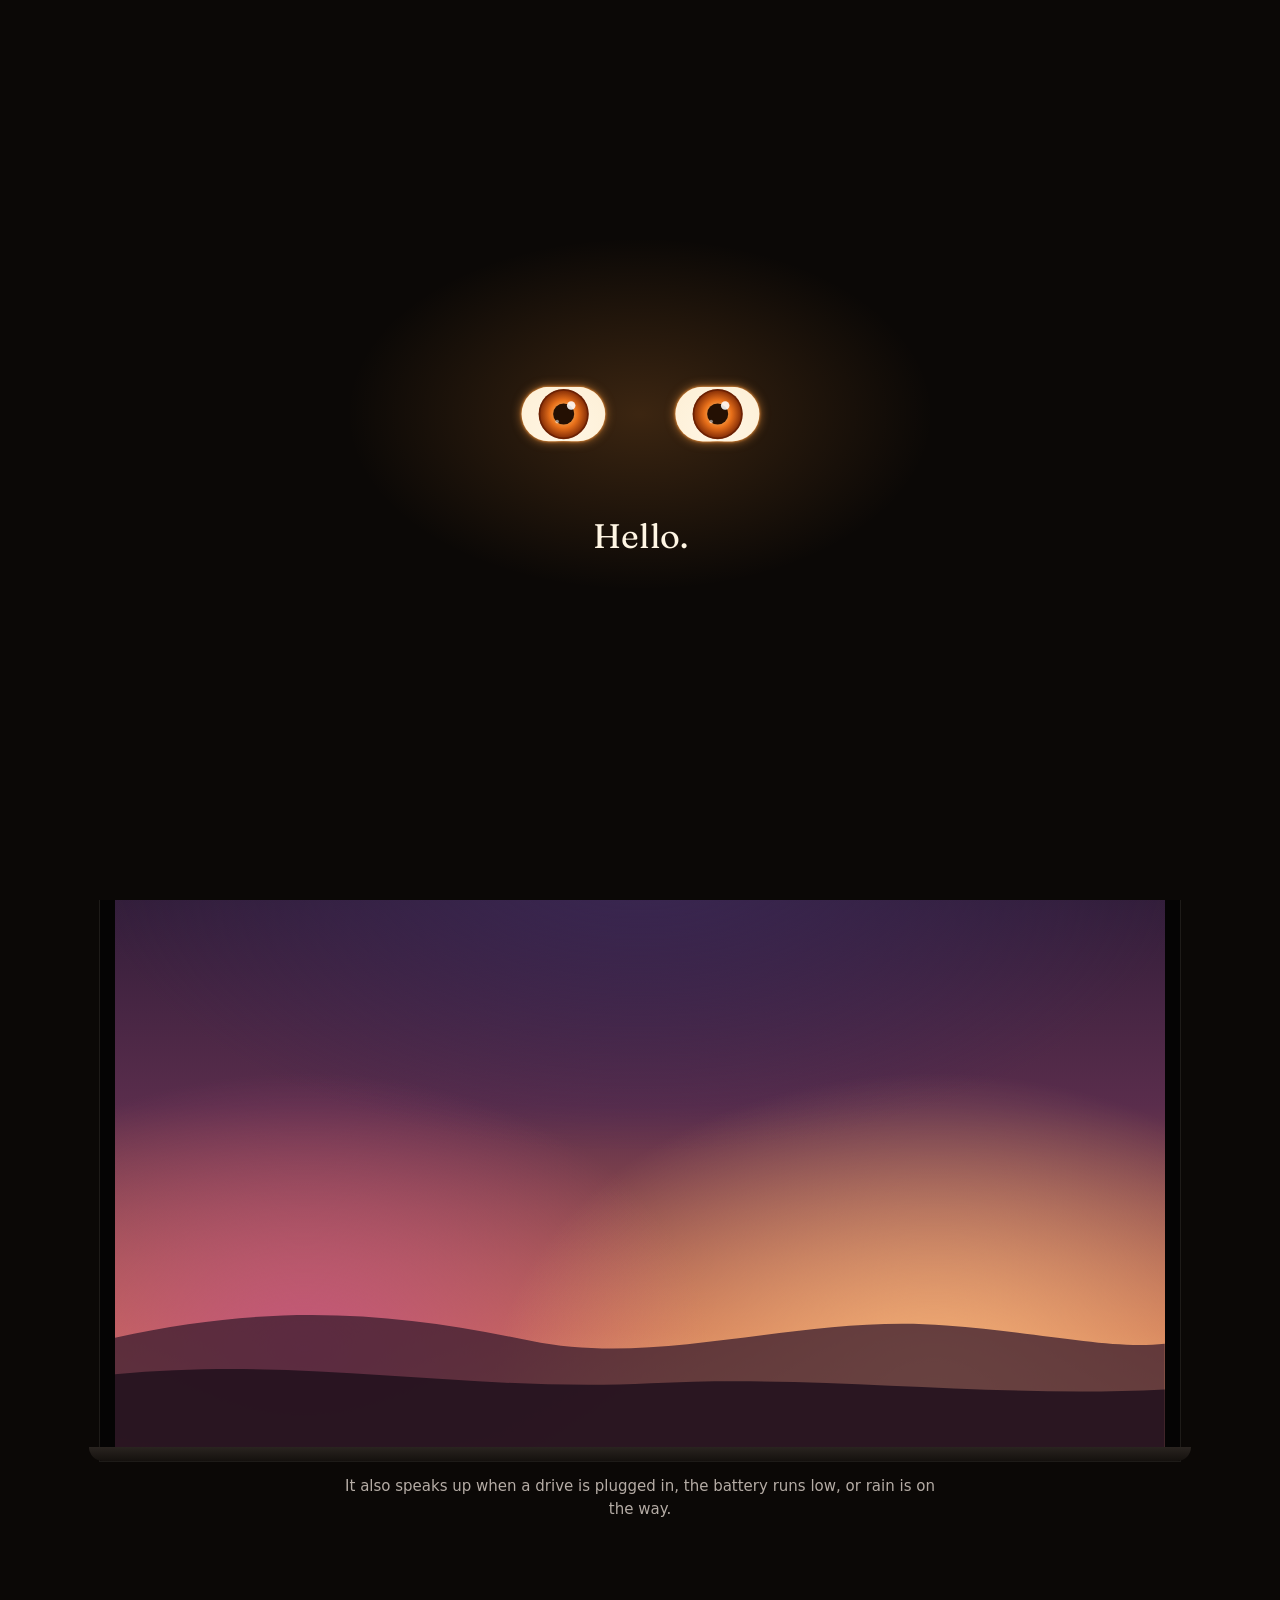
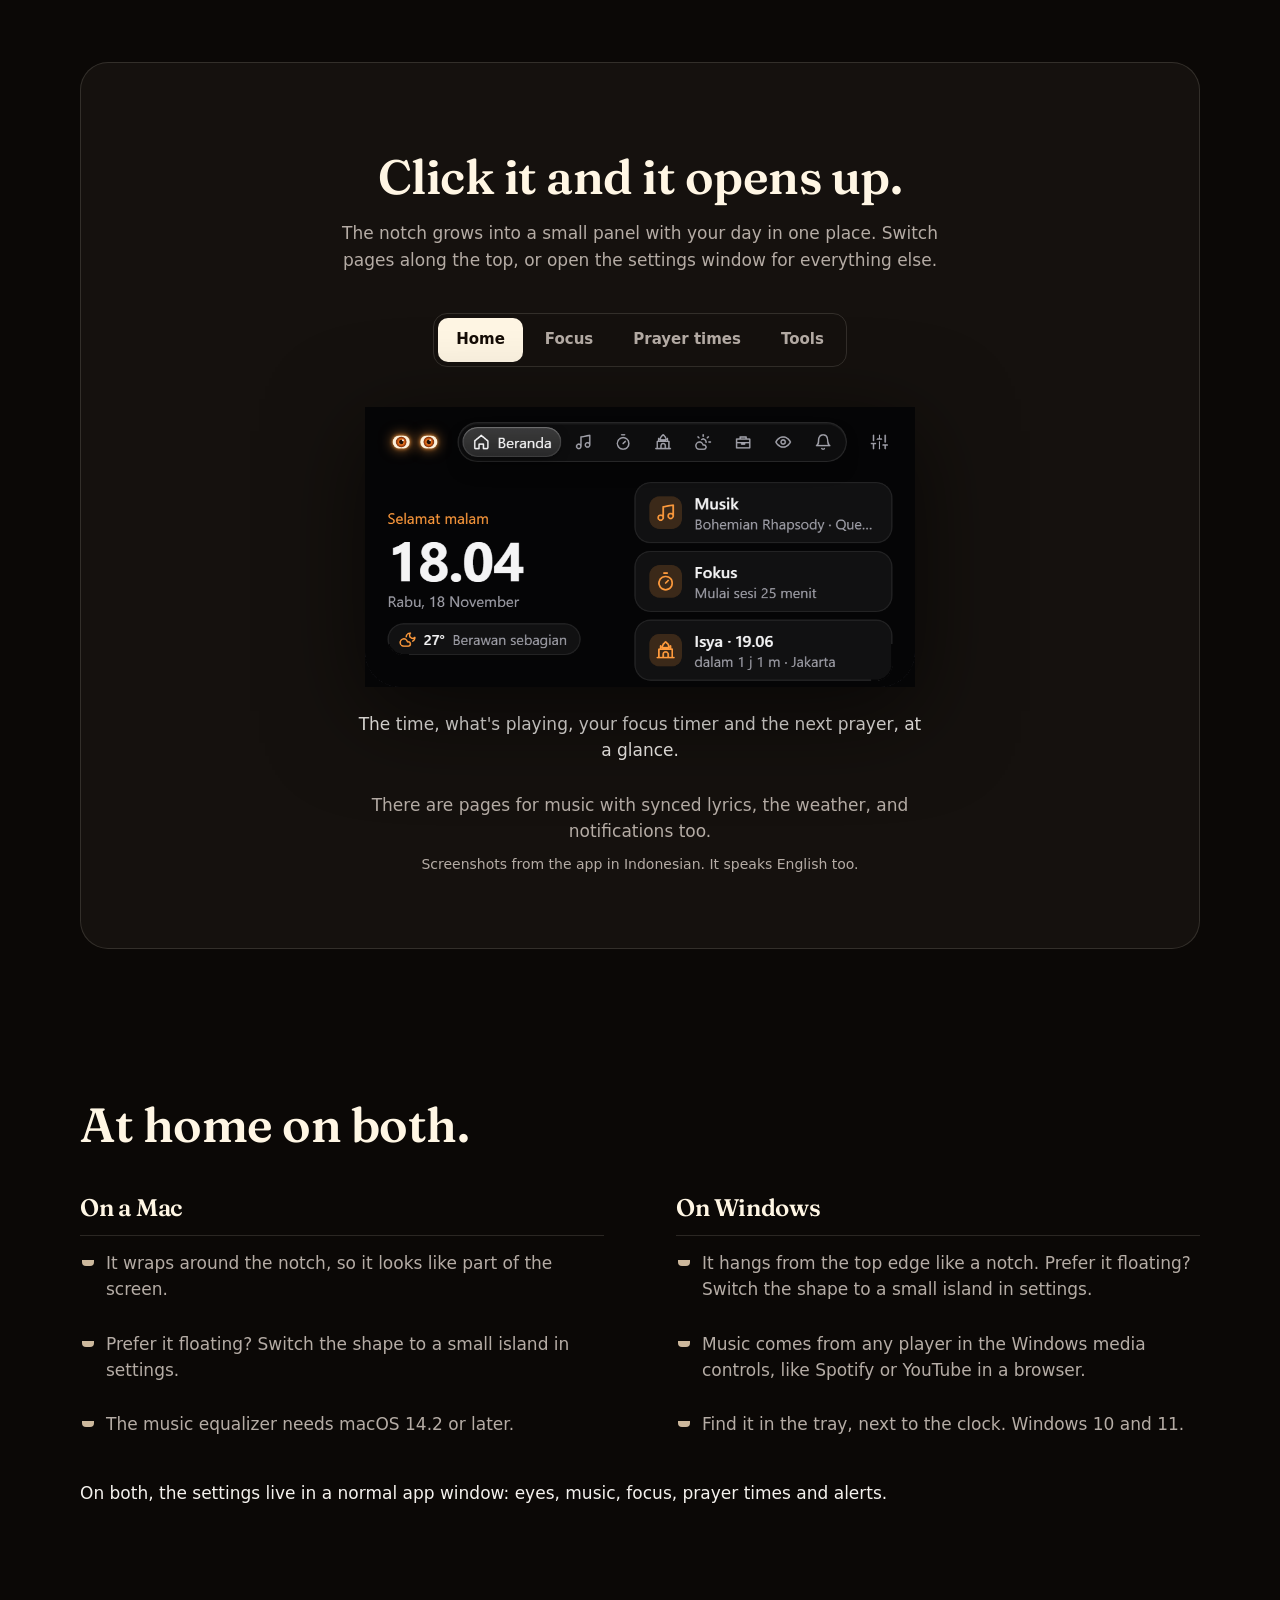
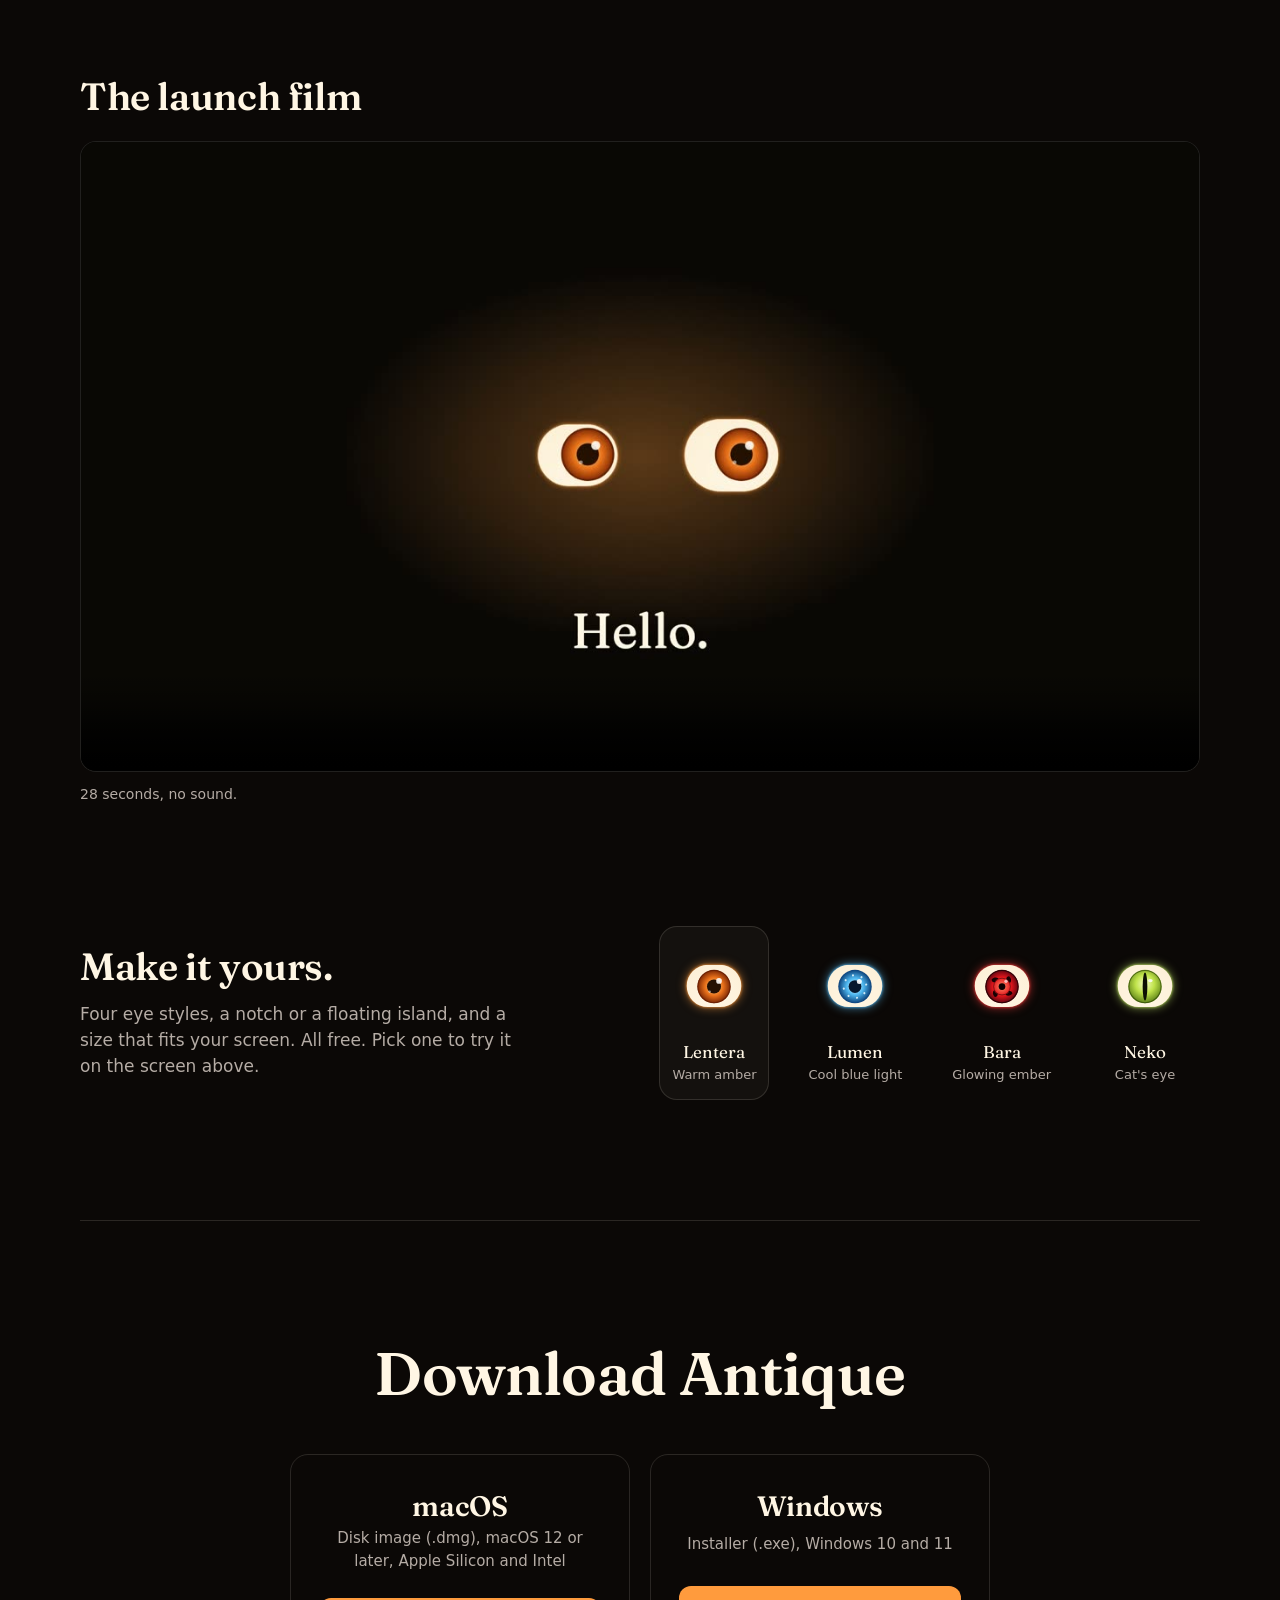
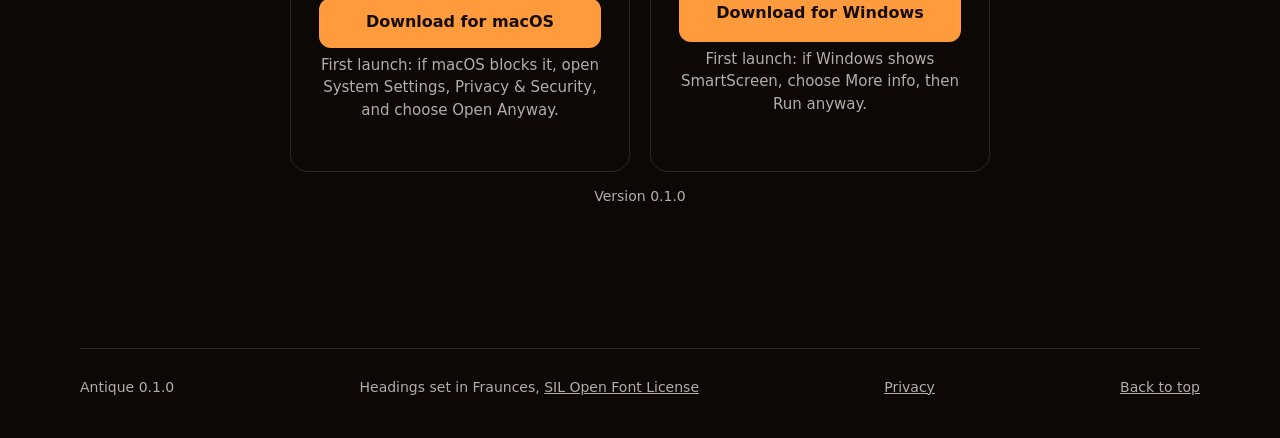
==== commit 6f6b9304: "Antique: landing page (v0.1.0)" ====
--- a/antique/index.html
+++ b/antique/index.html
@@ -14,7 +14,7 @@
     <meta property="og:image" content="assets/film-poster.jpg" />
     <link rel="icon" href="assets/favicon.svg" type="image/svg+xml" />
     <link rel="preload" href="assets/fonts/fraunces-latin-600-normal.woff2" as="font" type="font/woff2" crossorigin />
-    <link rel="stylesheet" href="styles.css?v=a302461" />
+    <link rel="stylesheet" href="styles.css?v=afb61b6" />
   </head>
   <body>
     <a class="skip" href="#main" data-i18n="skip">Skip to content</a>
@@ -160,6 +160,7 @@
           <button type="button" role="tab" id="tab-home" aria-controls="view-home" aria-selected="true" data-i18n="panel.home">Home</button>
           <button type="button" role="tab" id="tab-focus" aria-controls="view-focus" aria-selected="false" tabindex="-1" data-i18n="panel.focus">Focus</button>
           <button type="button" role="tab" id="tab-prayer" aria-controls="view-prayer" aria-selected="false" tabindex="-1" data-i18n="panel.prayer">Prayer times</button>
+          <button type="button" role="tab" id="tab-tools" aria-controls="view-tools" aria-selected="false" tabindex="-1" data-i18n="panel.tools">Tools</button>
         </div>
 
         <div class="views">
@@ -175,12 +176,16 @@
             <img src="assets/panel-prayer.png" width="440" height="278" loading="lazy" alt="" data-i18n-alt="panel.prayerAlt" />
             <figcaption data-i18n="panel.prayerText">Prayer times for your city, a reminder before each one, and an adzan sound you choose.</figcaption>
           </figure>
+          <figure class="view" role="tabpanel" id="view-tools" aria-labelledby="tab-tools" hidden>
+            <img src="assets/panel-tools.png" width="440" height="272" loading="lazy" alt="" data-i18n-alt="panel.toolsAlt" />
+            <figcaption data-i18n="panel.toolsText">A to-do list, quick notes, a calculator, clipboard history, a timer and a unit and currency converter, right under the notch.</figcaption>
+          </figure>
         </div>
 
         <p class="panel-more" data-i18n="panel.more">
           There are pages for music with synced lyrics, the weather, and notifications too.
         </p>
-        <p class="note" data-i18n="panel.note">Screenshots from the app. Its interface is in Indonesian for now.</p>
+        <p class="note" data-i18n="panel.note">Screenshots from the app in Indonesian. It speaks English too.</p>
       </section>
 
       <section class="platforms" aria-labelledby="platforms-title">
@@ -264,6 +269,6 @@
       <p><a href="#top" data-i18n="foot.top">Back to top</a></p>
     </footer>
 
-    <script src="main.js?v=a302461" defer></script>
+    <script src="main.js?v=afb61b6" defer></script>
   </body>
 </html>
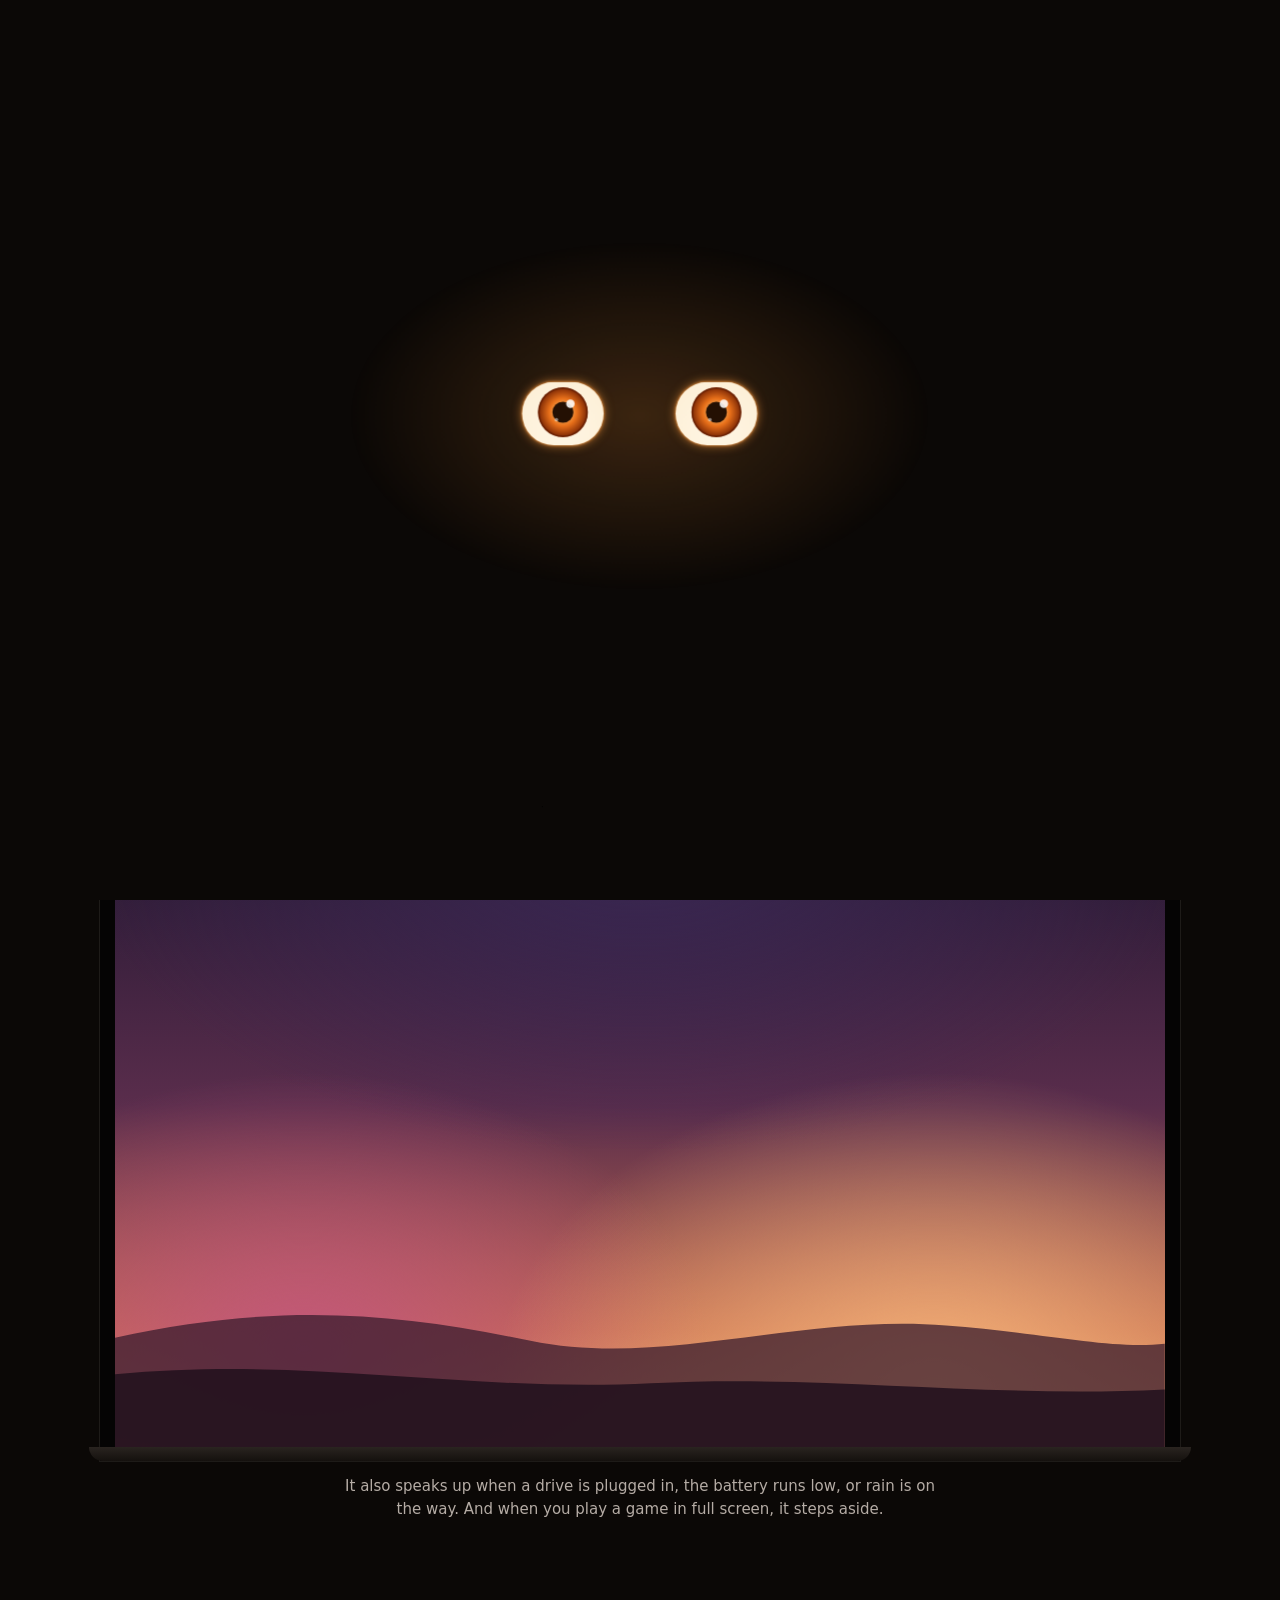
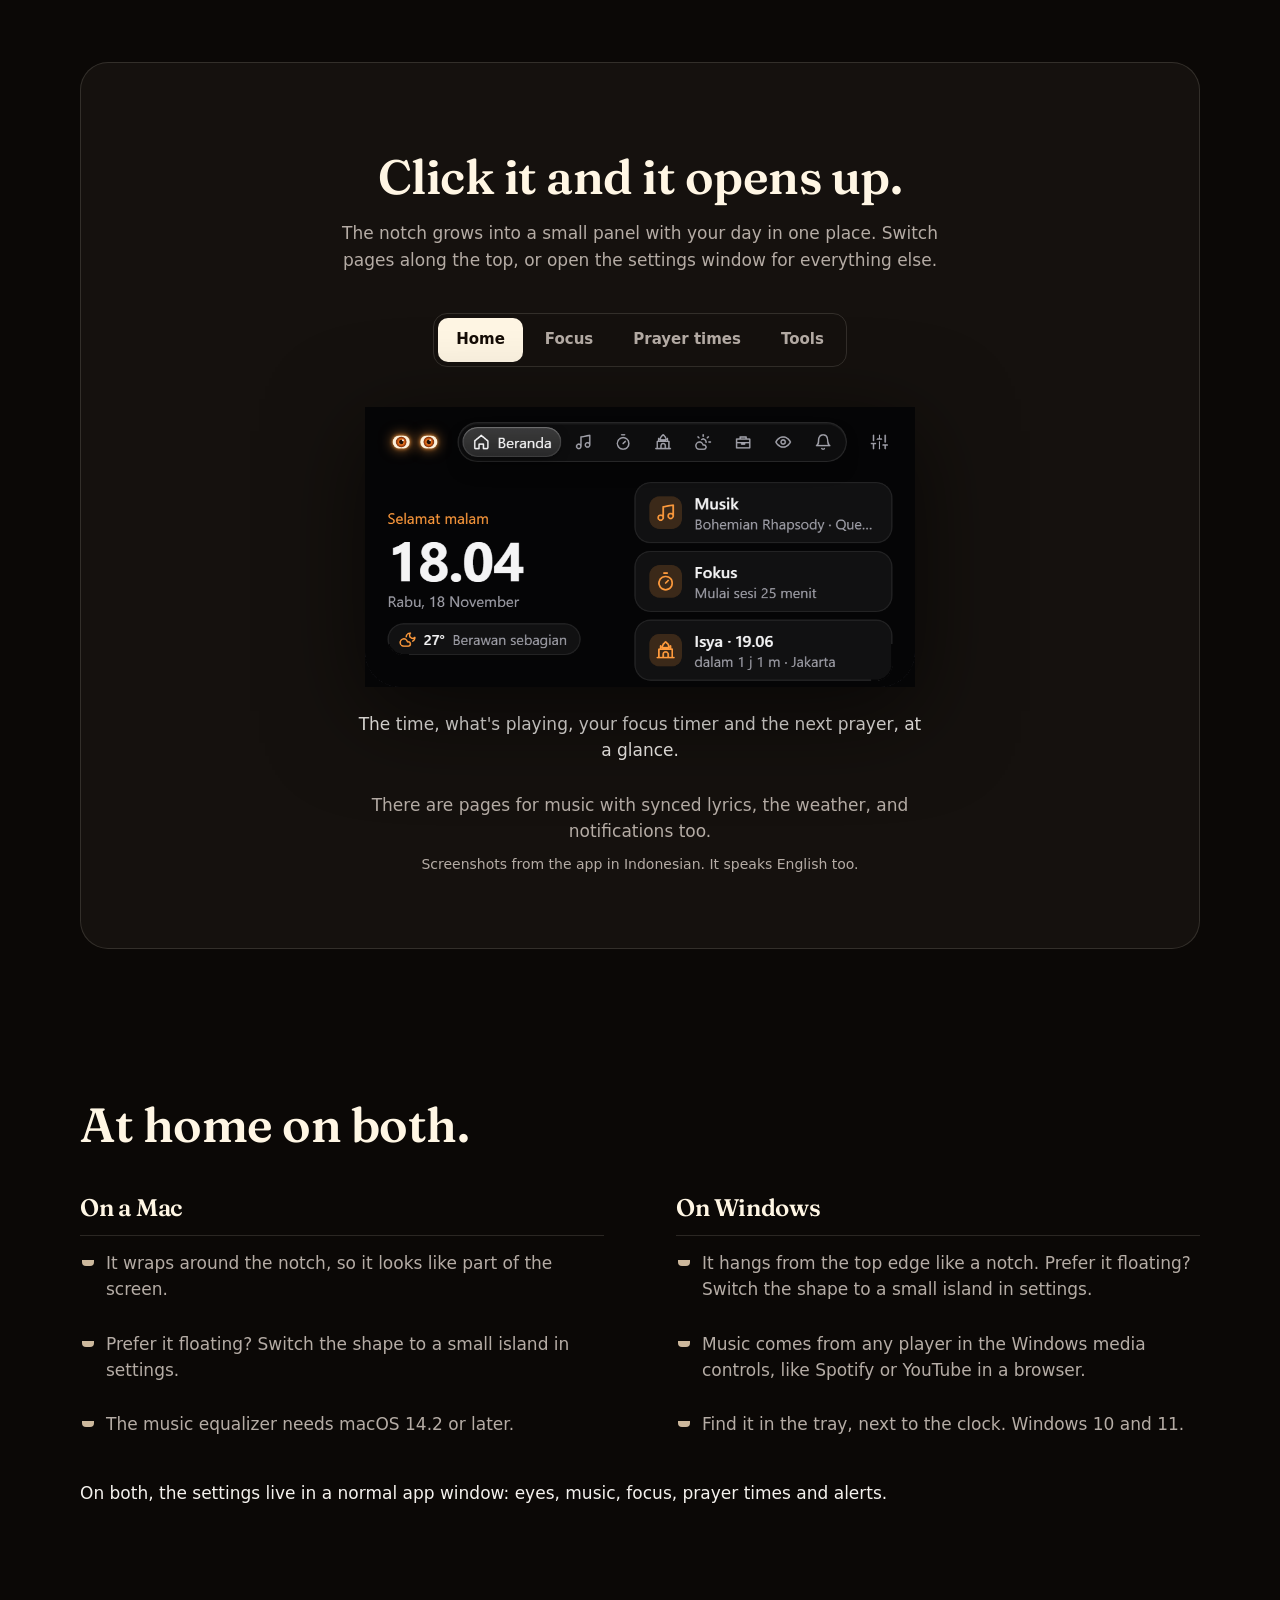
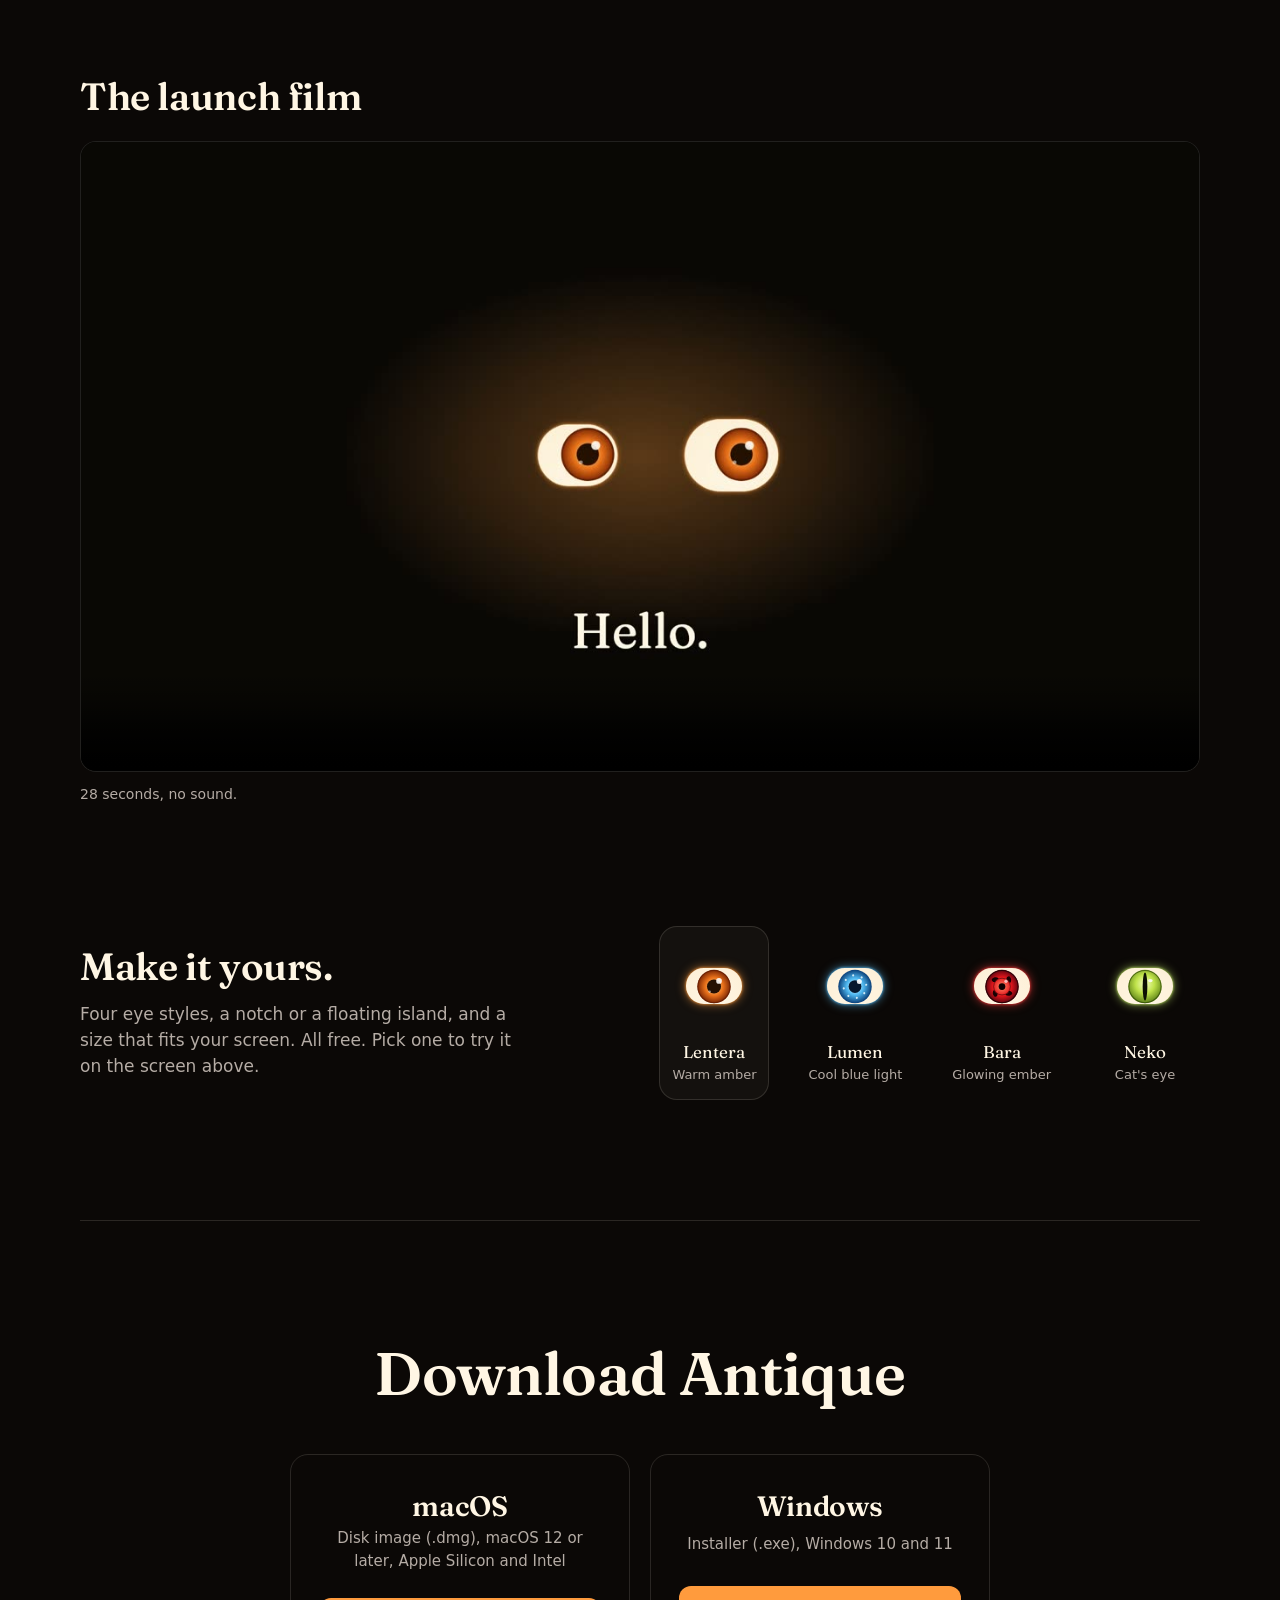
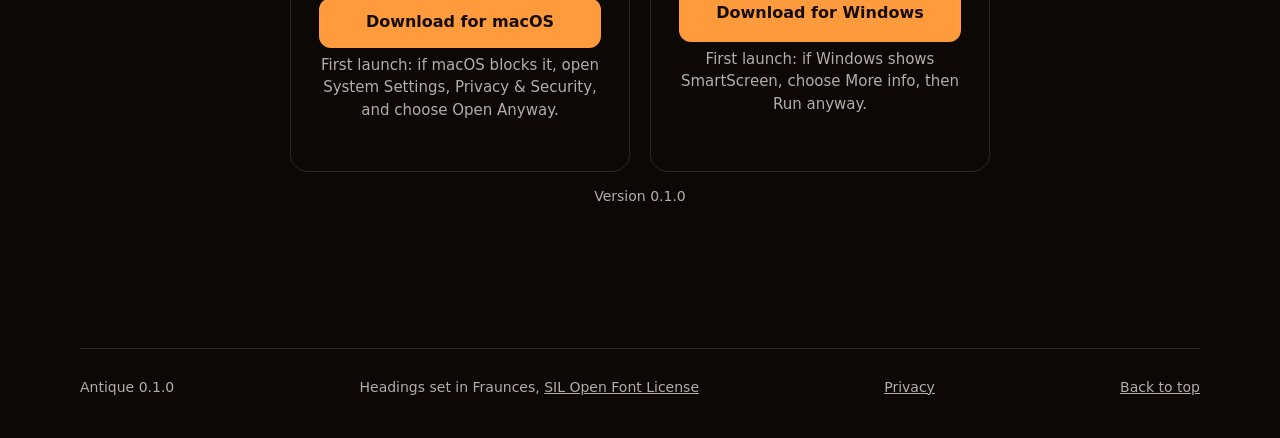
==== commit 2098634b: "Antique: landing page (v0.1.0)" ====
--- a/antique/index.html
+++ b/antique/index.html
@@ -14,7 +14,7 @@
     <meta property="og:image" content="assets/film-poster.jpg" />
     <link rel="icon" href="assets/favicon.svg" type="image/svg+xml" />
     <link rel="preload" href="assets/fonts/fraunces-latin-600-normal.woff2" as="font" type="font/woff2" crossorigin />
-    <link rel="stylesheet" href="styles.css?v=afb61b6" />
+    <link rel="stylesheet" href="styles.css?v=a1d0c7d" />
   </head>
   <body>
     <a class="skip" href="#main" data-i18n="skip">Skip to content</a>
@@ -65,6 +65,7 @@
           <button type="button" data-state="message" aria-pressed="false" data-i18n="chip.message">Message</button>
           <button type="button" data-state="charge" aria-pressed="false" data-i18n="chip.charge">Charging</button>
           <button type="button" data-state="headphones" aria-pressed="false" data-i18n="chip.headphones">Headphones</button>
+          <button type="button" data-state="volume" aria-pressed="false" data-i18n="chip.volume">Volume</button>
           <button type="button" data-state="focus" aria-pressed="false" data-i18n="chip.focus">Focus</button>
           <button type="button" data-state="prayer" aria-pressed="false" data-i18n="chip.prayer">Prayer</button>
           <button type="button" data-state="sleepy" aria-pressed="false" data-i18n="chip.sleepy">Sleepy</button>
@@ -269,6 +270,6 @@
       <p><a href="#top" data-i18n="foot.top">Back to top</a></p>
     </footer>
 
-    <script src="main.js?v=afb61b6" defer></script>
+    <script src="main.js?v=a1d0c7d" defer></script>
   </body>
 </html>
--- a/antique/styles.css
+++ b/antique/styles.css
@@ -629,7 +629,48 @@
 }
 
 .wing .label {
-  color: var(--cream);
+  min-width: 0;
+  overflow: hidden;
+  text-overflow: ellipsis;
+  color: var(--cream);
+}
+
+.wing .label b,
+.centre .label b {
+  font-weight: 650;
+}
+
+.centre .label {
+  color: var(--cream);
+}
+
+.centre .dim {
+  color: #b9a58b;
+  font-weight: 500;
+}
+
+/* Volume HUD: a bar that climbs like a held volume key. */
+.hudbar {
+  position: relative;
+  width: 46px;
+  height: 5px;
+  overflow: hidden;
+  border-radius: 999px;
+  background: rgb(255 246 228 / 0.16);
+}
+
+.hudbar i {
+  position: absolute;
+  inset: 0 auto 0 0;
+  border-radius: inherit;
+  background: var(--accent);
+  animation: hud-up 900ms steps(4, end) 200ms both;
+}
+
+@keyframes hud-up {
+  from {
+    width: 30%;
+  }
 }
 
 .wing .dim {
@@ -1279,7 +1320,8 @@
   }
 
   .island,
-  .wing > :not(.eyes) {
+  .wing > :not(.eyes),
+  .hudbar i {
     transition-duration: 1ms;
     animation: none;
   }
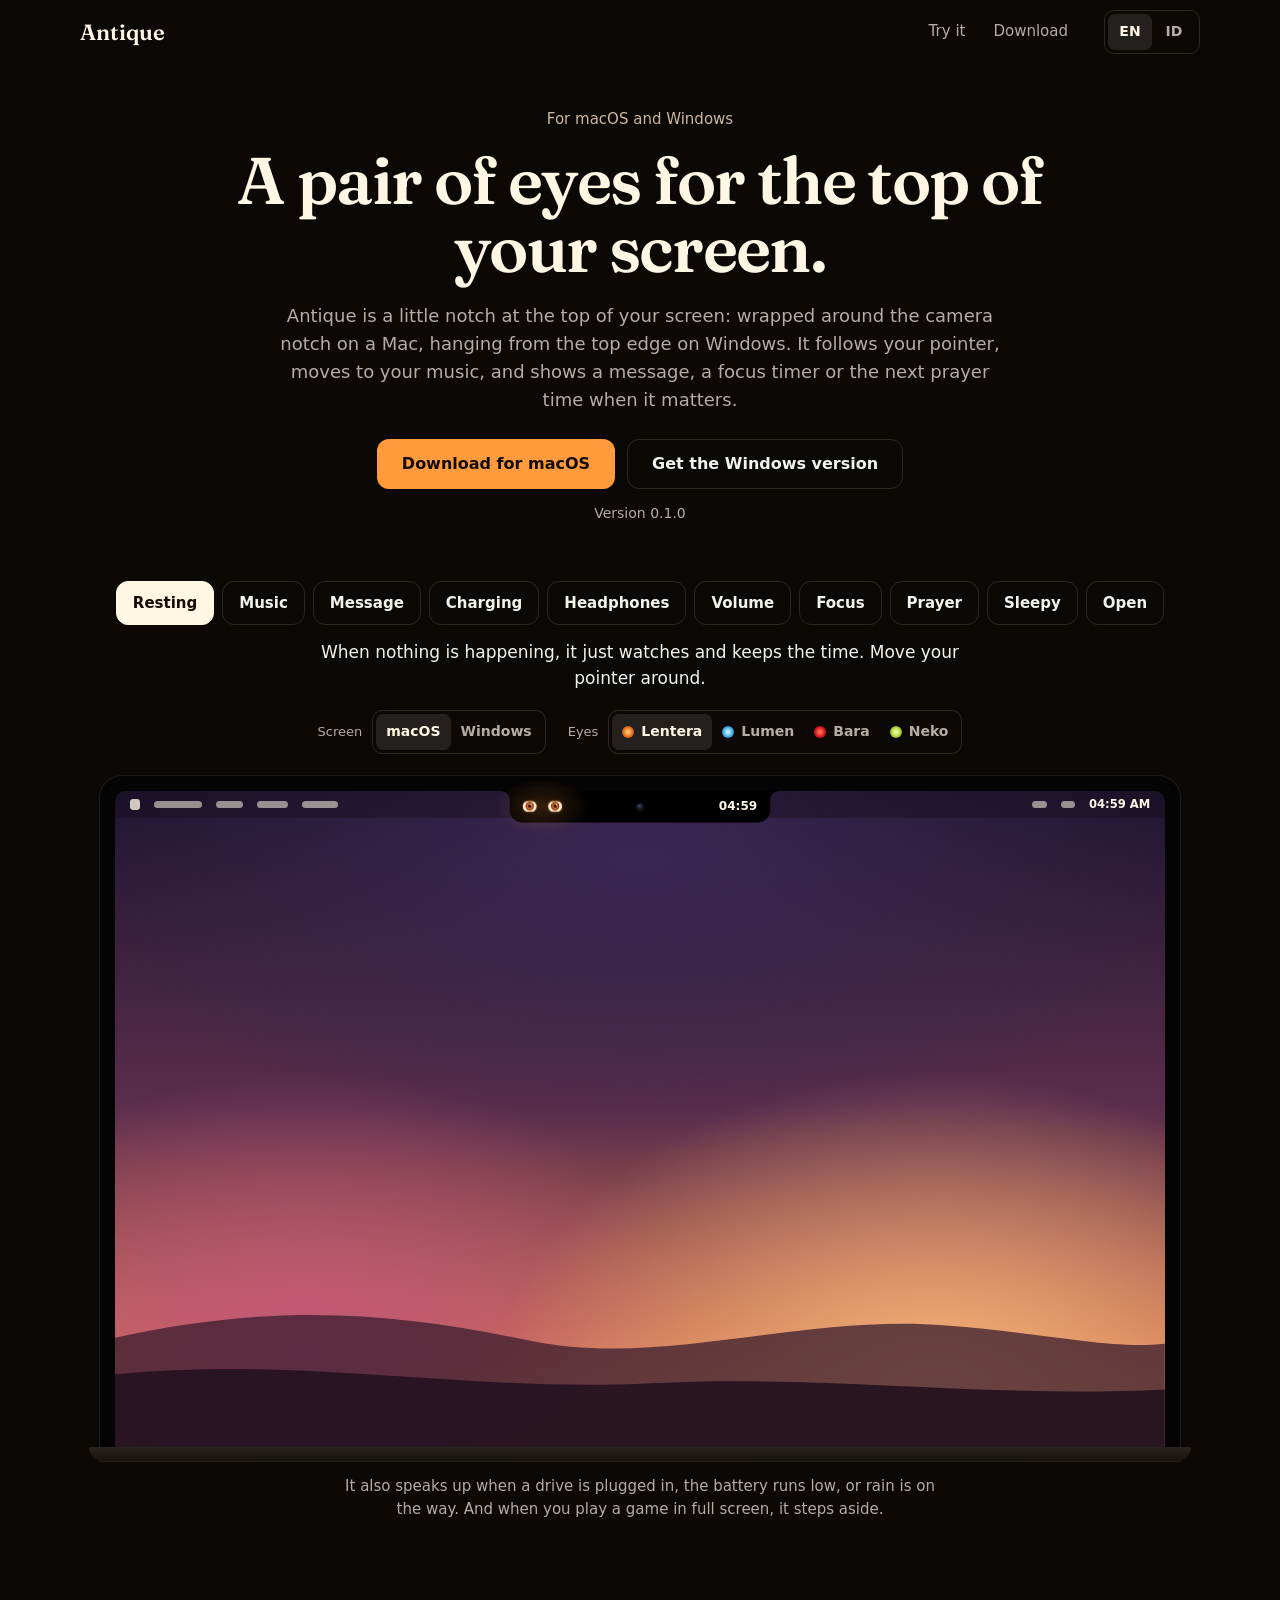
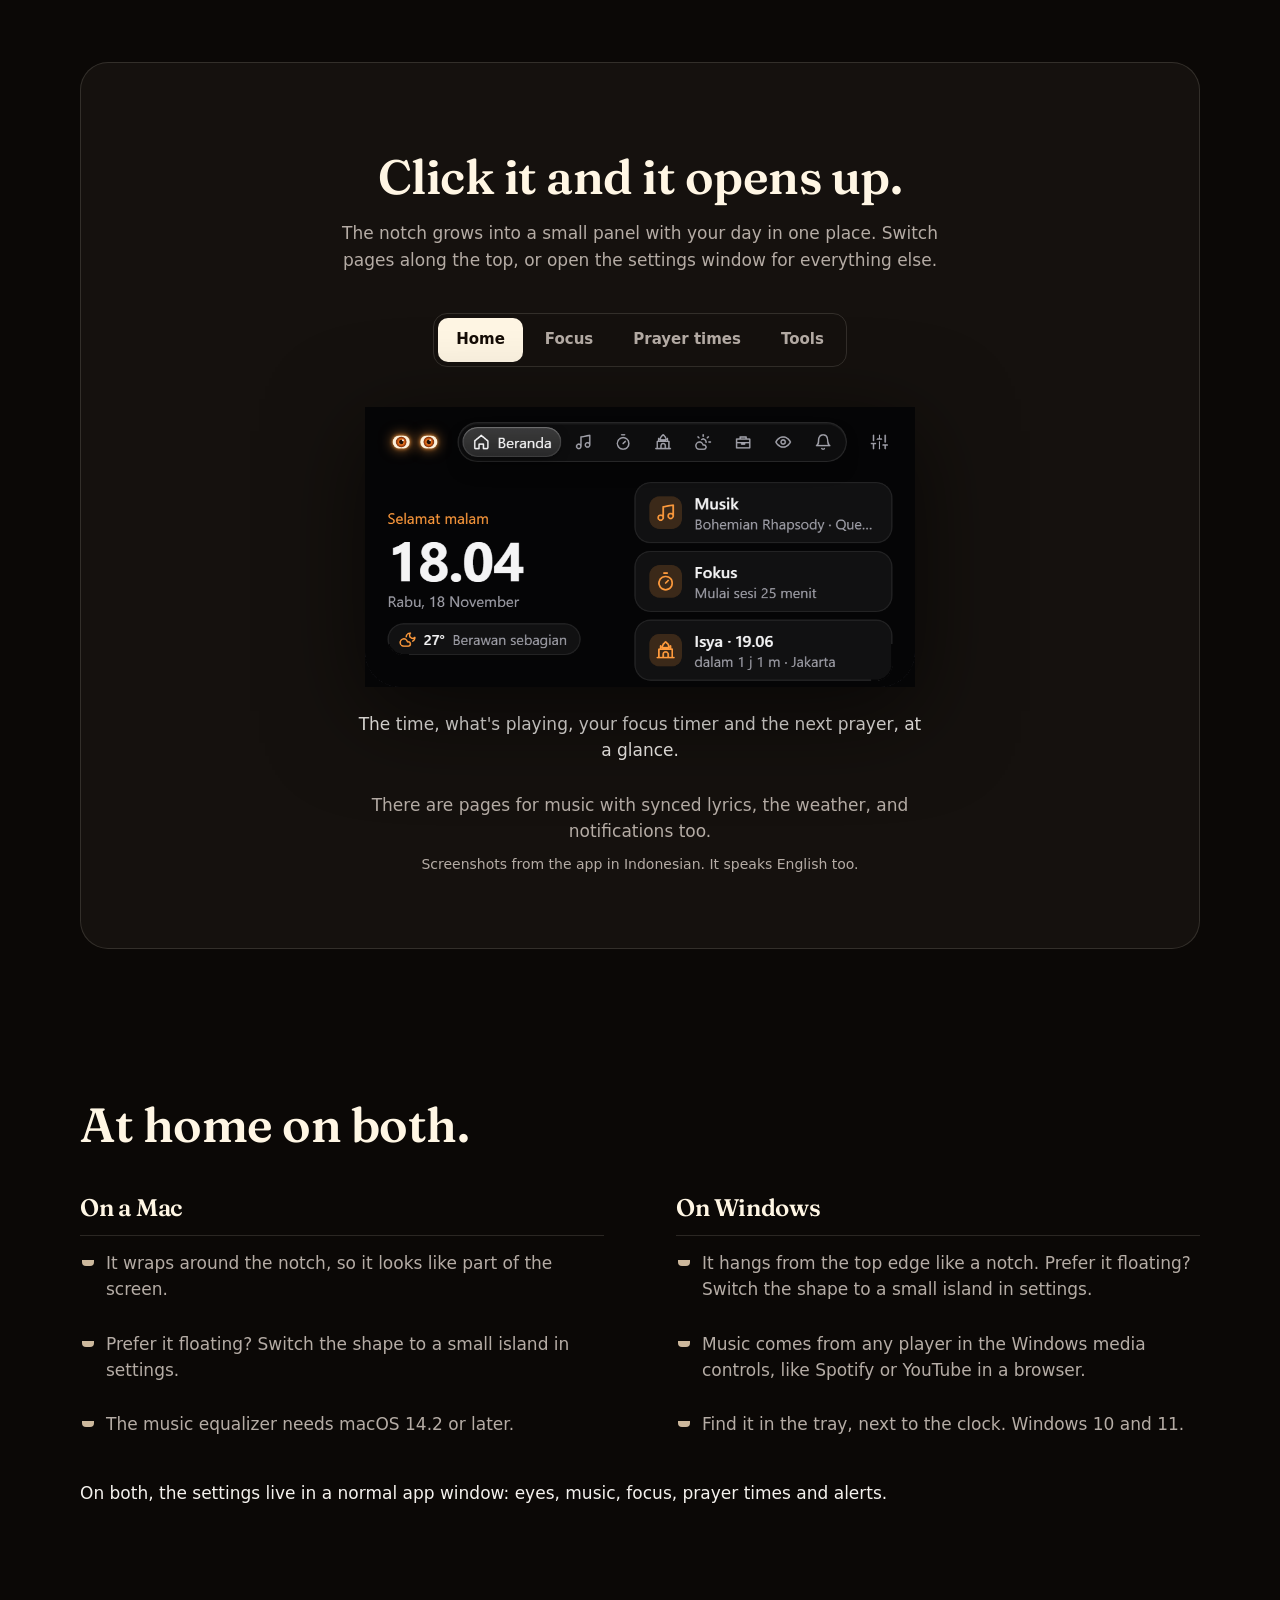
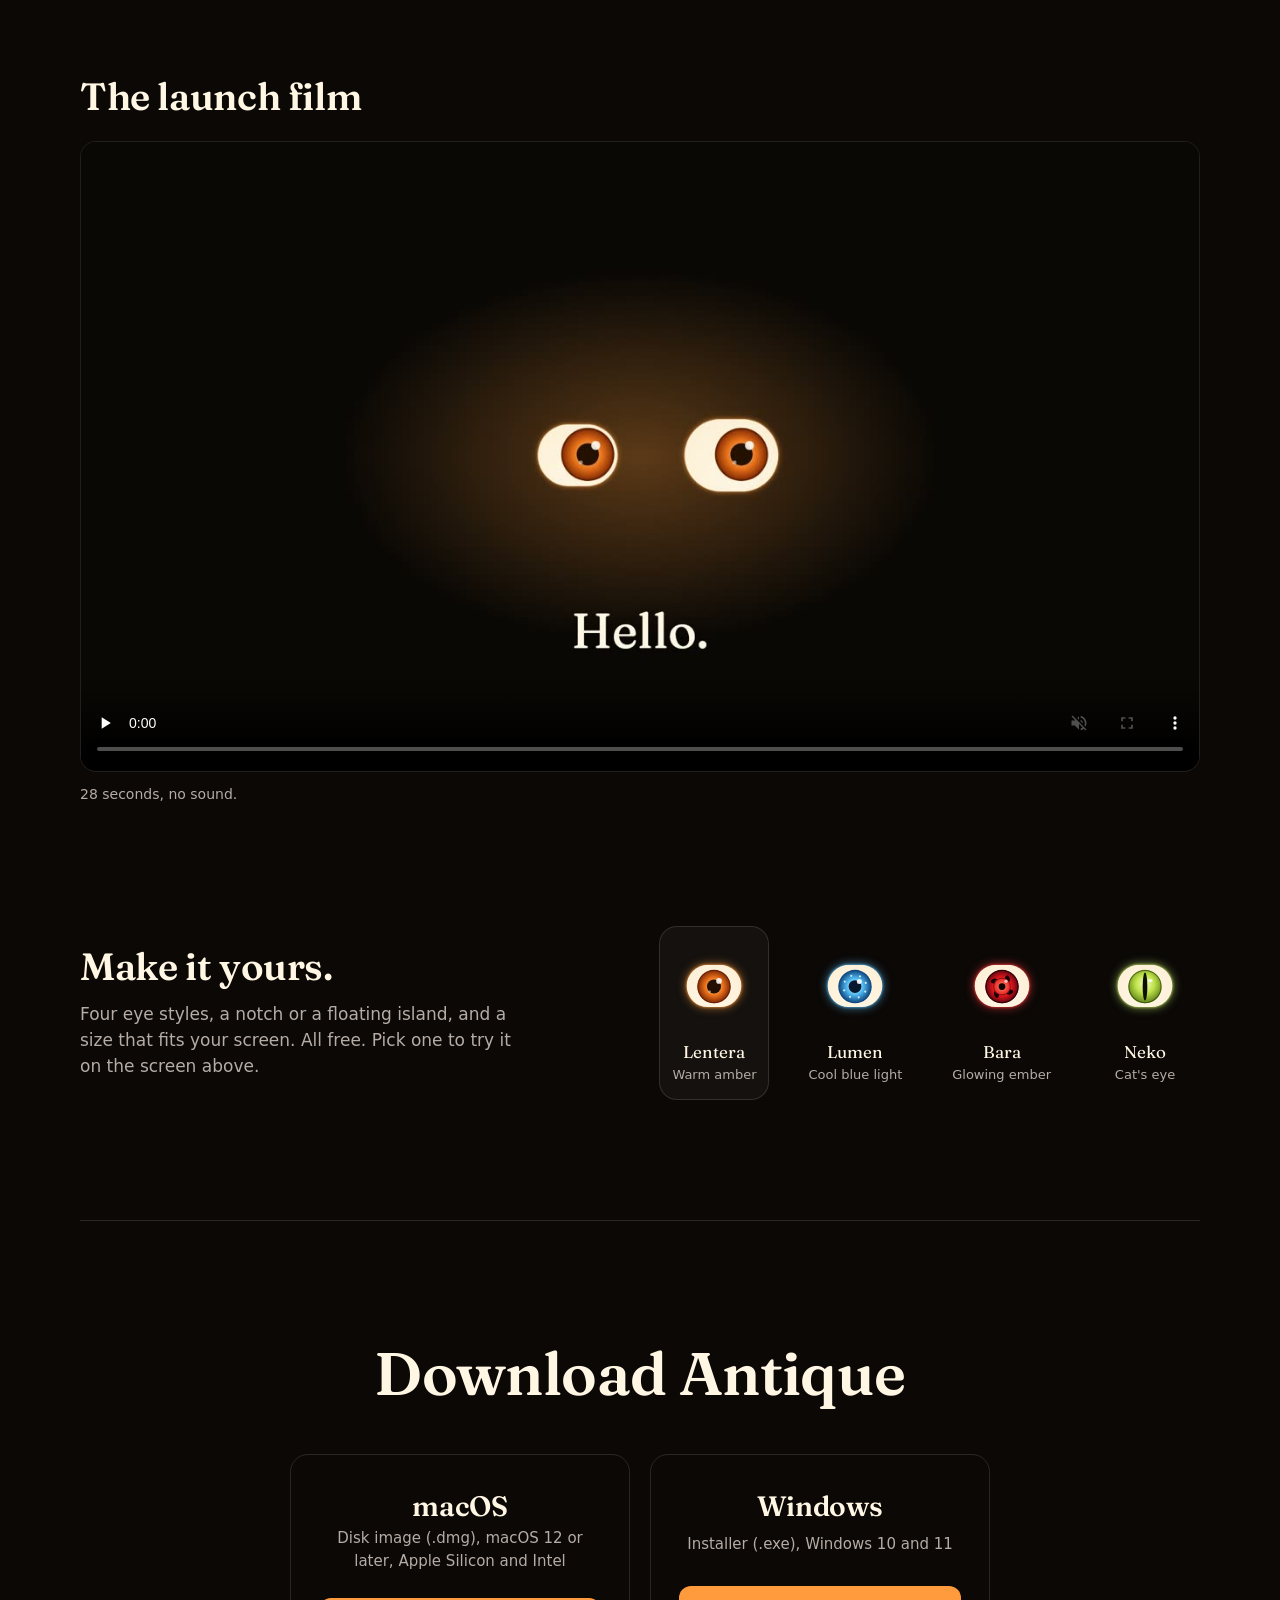
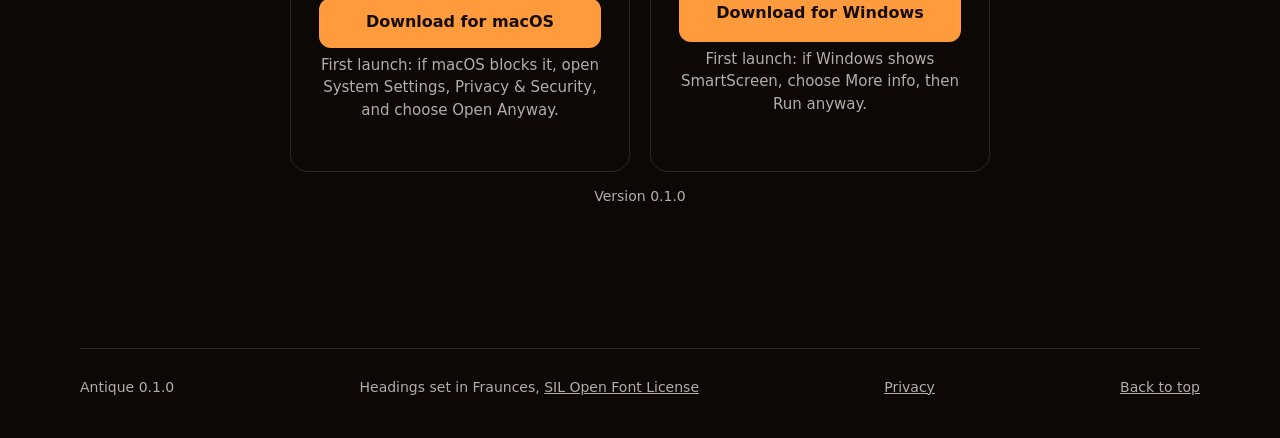
==== commit 98b6a09f: "Antique: landing page (v0.1.0)" ====
--- a/antique/index.html
+++ b/antique/index.html
@@ -14,7 +14,7 @@
     <meta property="og:image" content="assets/film-poster.jpg" />
     <link rel="icon" href="assets/favicon.svg" type="image/svg+xml" />
     <link rel="preload" href="assets/fonts/fraunces-latin-600-normal.woff2" as="font" type="font/woff2" crossorigin />
-    <link rel="stylesheet" href="styles.css?v=a1d0c7d" />
+    <link rel="stylesheet" href="styles.css?v=51d807a" />
   </head>
   <body>
     <a class="skip" href="#main" data-i18n="skip">Skip to content</a>
@@ -270,6 +270,6 @@
       <p><a href="#top" data-i18n="foot.top">Back to top</a></p>
     </footer>
 
-    <script src="main.js?v=a1d0c7d" defer></script>
+    <script src="main.js?v=51d807a" defer></script>
   </body>
 </html>
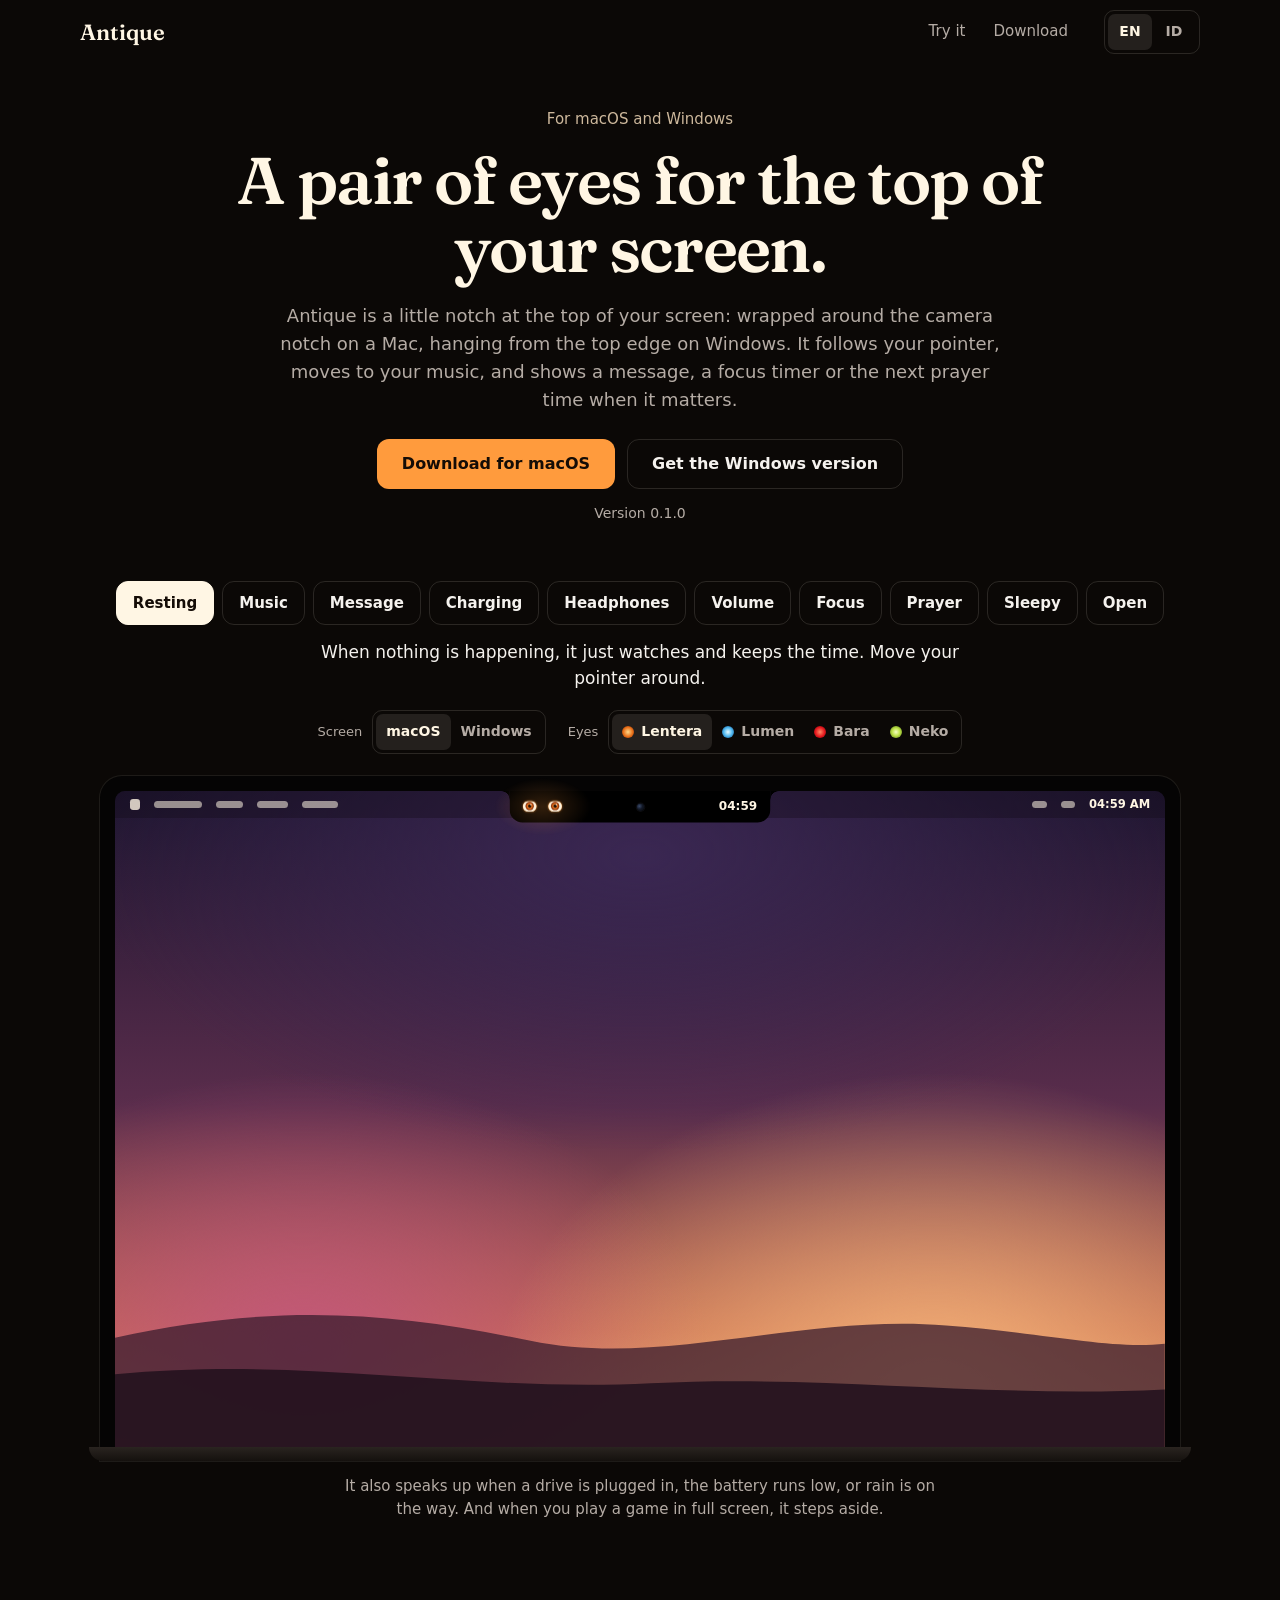
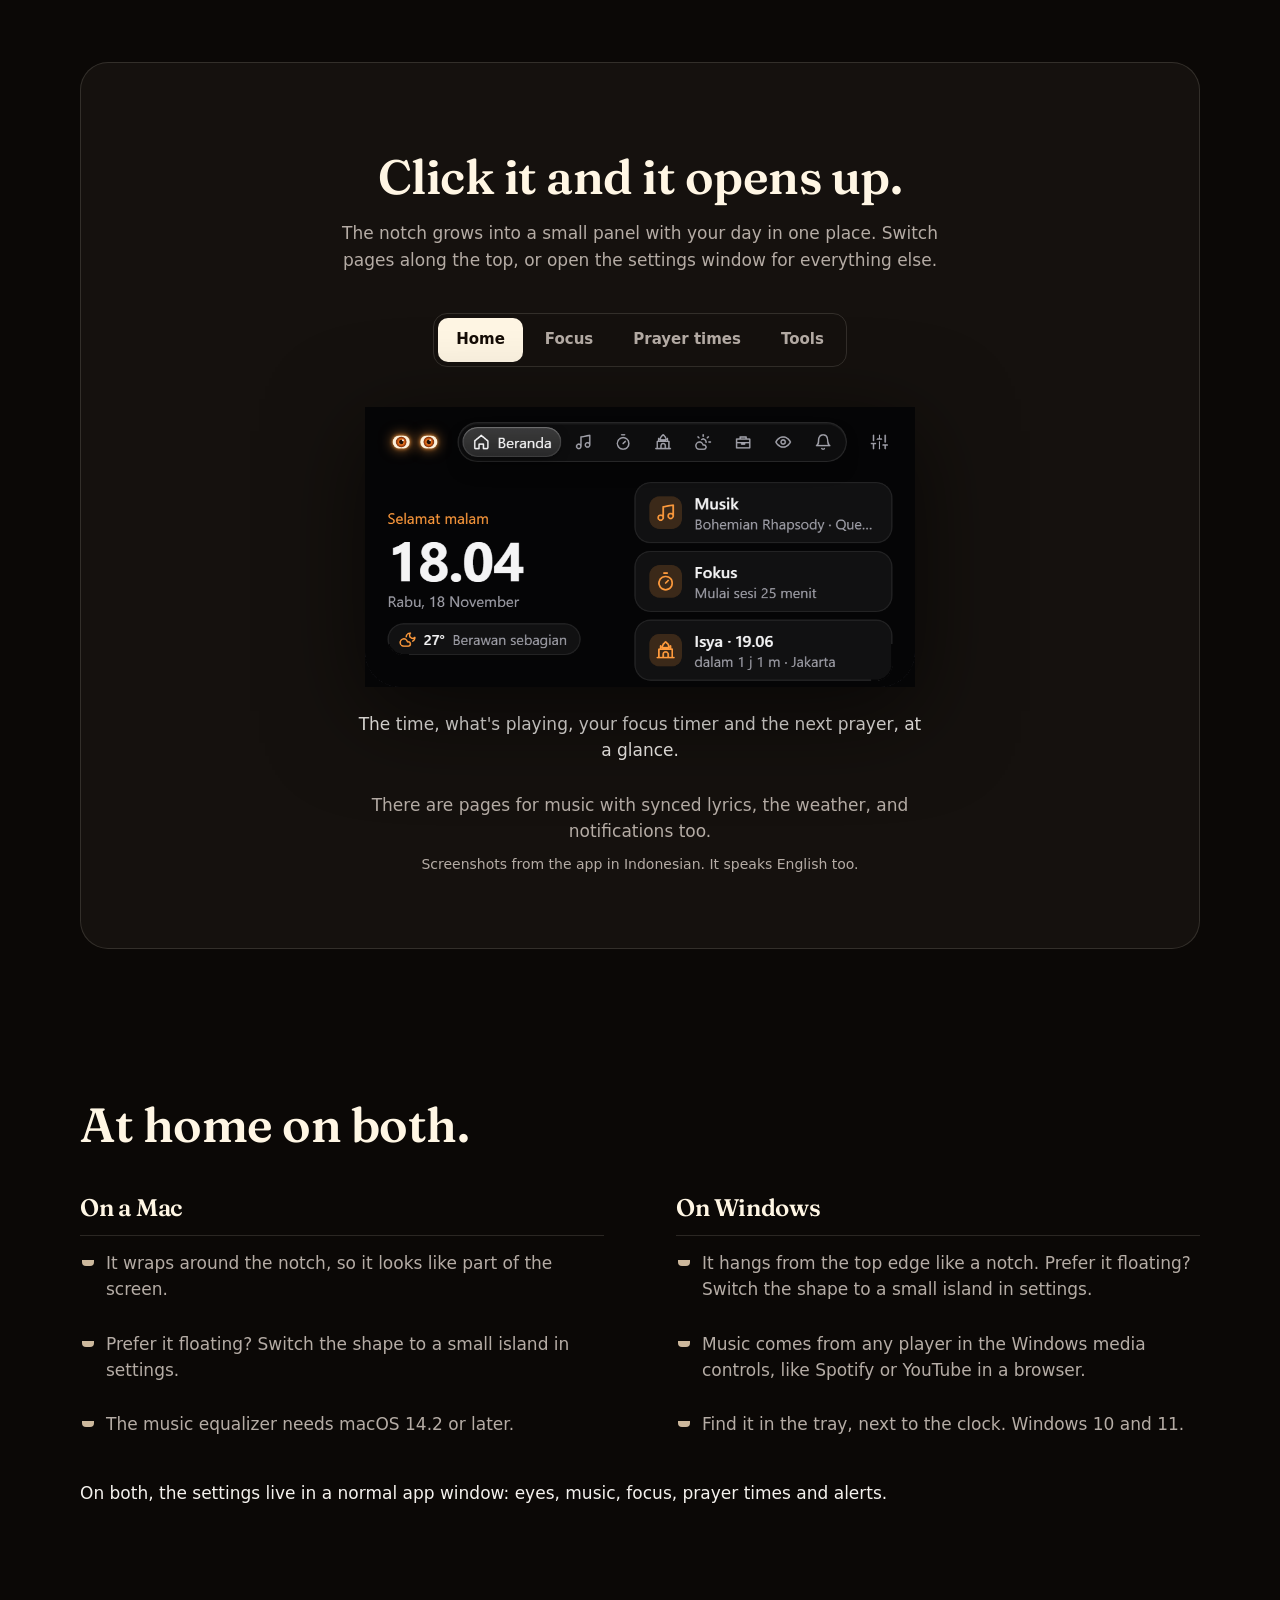
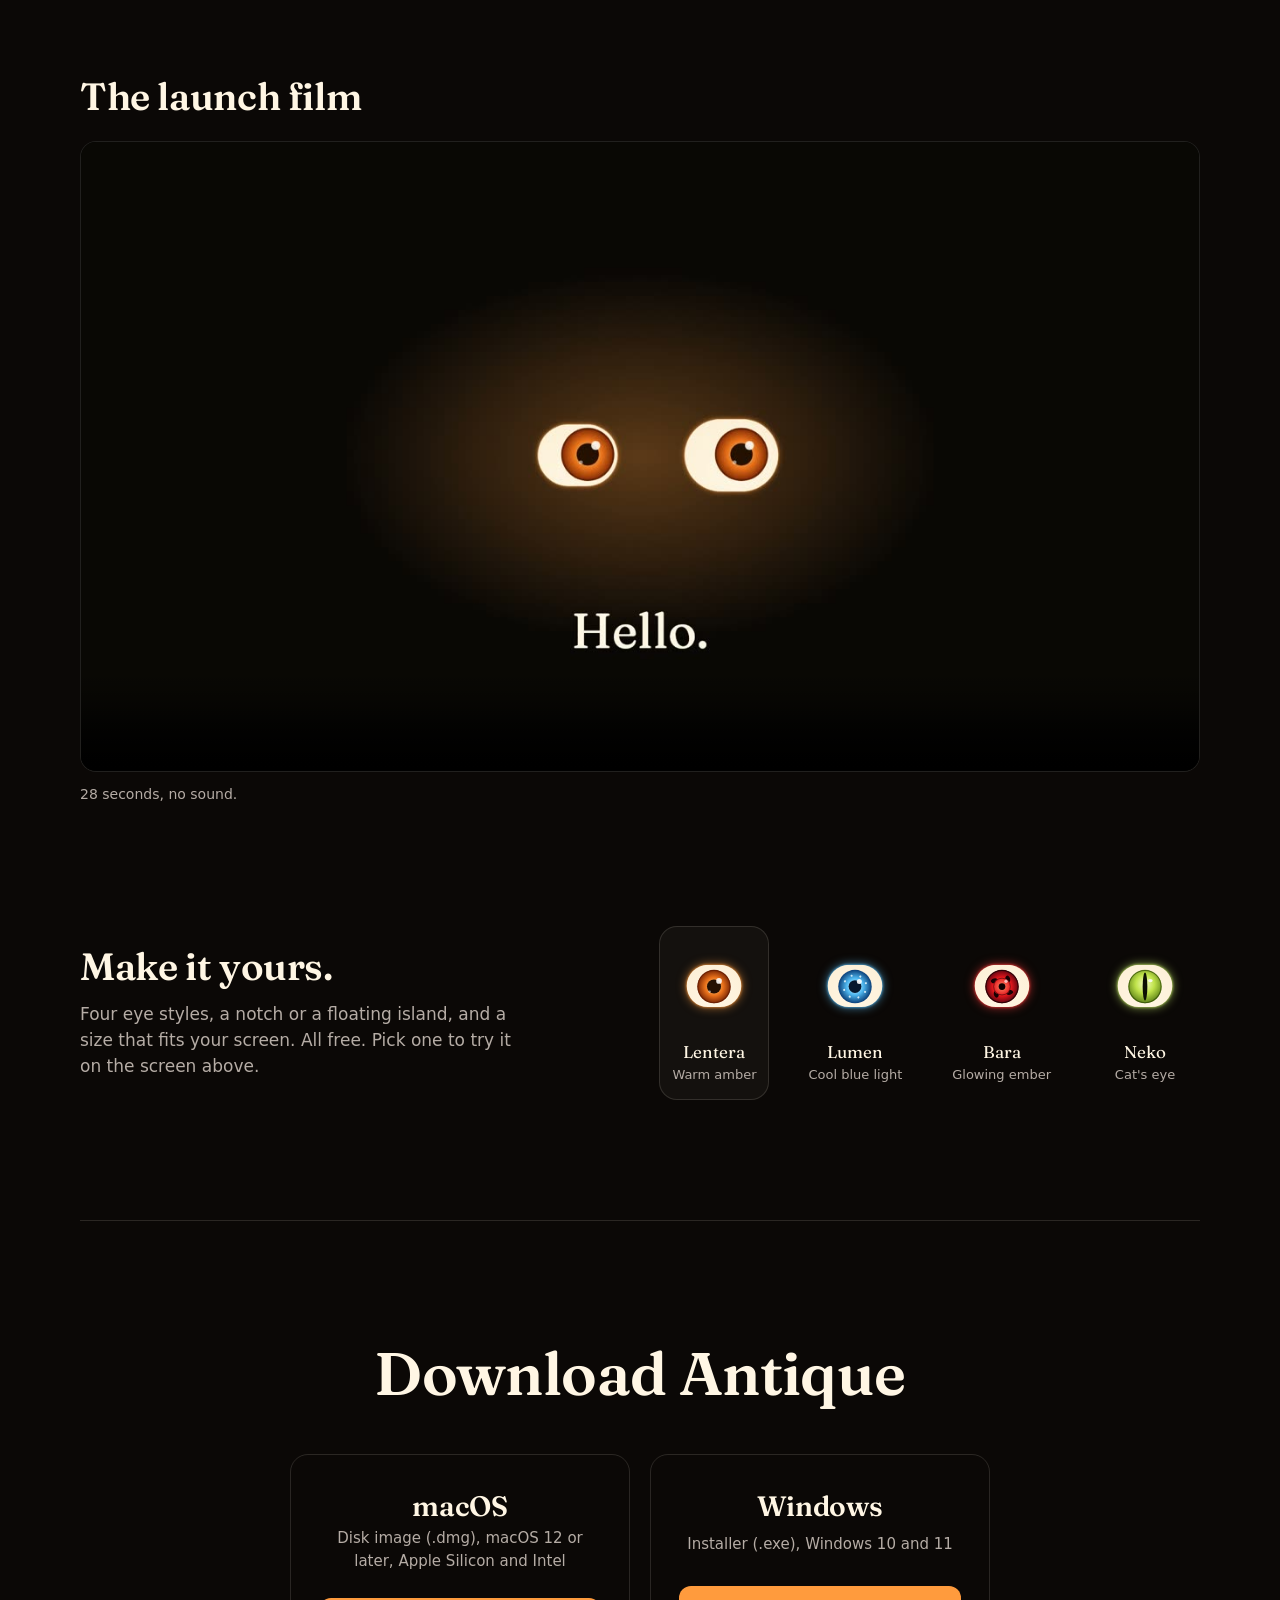
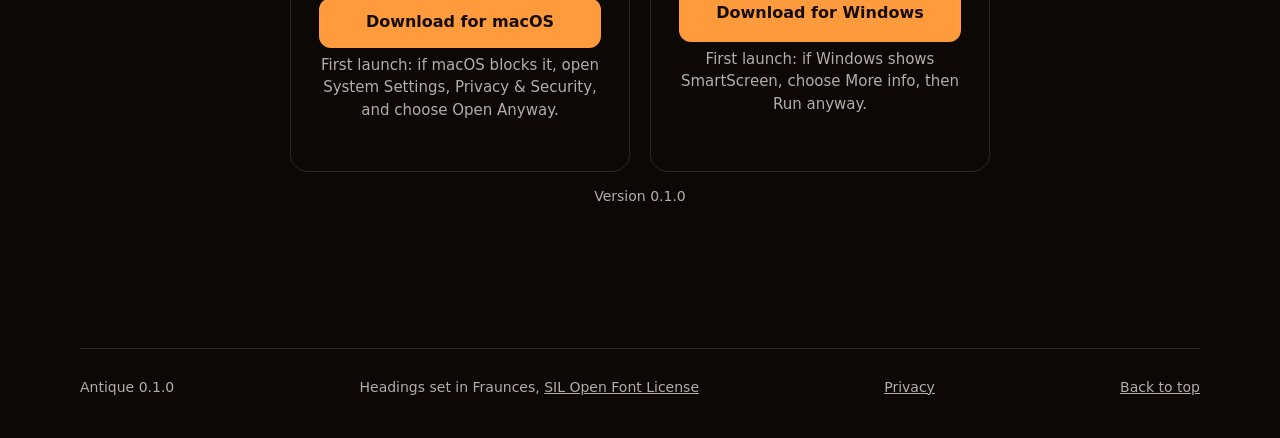
==== commit be02a79c: "Antique: landing page (v0.1.0)" ====
--- a/antique/index.html
+++ b/antique/index.html
@@ -14,7 +14,7 @@
     <meta property="og:image" content="assets/film-poster.jpg" />
     <link rel="icon" href="assets/favicon.svg" type="image/svg+xml" />
     <link rel="preload" href="assets/fonts/fraunces-latin-600-normal.woff2" as="font" type="font/woff2" crossorigin />
-    <link rel="stylesheet" href="styles.css?v=51d807a" />
+    <link rel="stylesheet" href="styles.css?v=927ef8f" />
   </head>
   <body>
     <a class="skip" href="#main" data-i18n="skip">Skip to content</a>
@@ -270,6 +270,6 @@
       <p><a href="#top" data-i18n="foot.top">Back to top</a></p>
     </footer>
 
-    <script src="main.js?v=51d807a" defer></script>
+    <script src="main.js?v=927ef8f" defer></script>
   </body>
 </html>
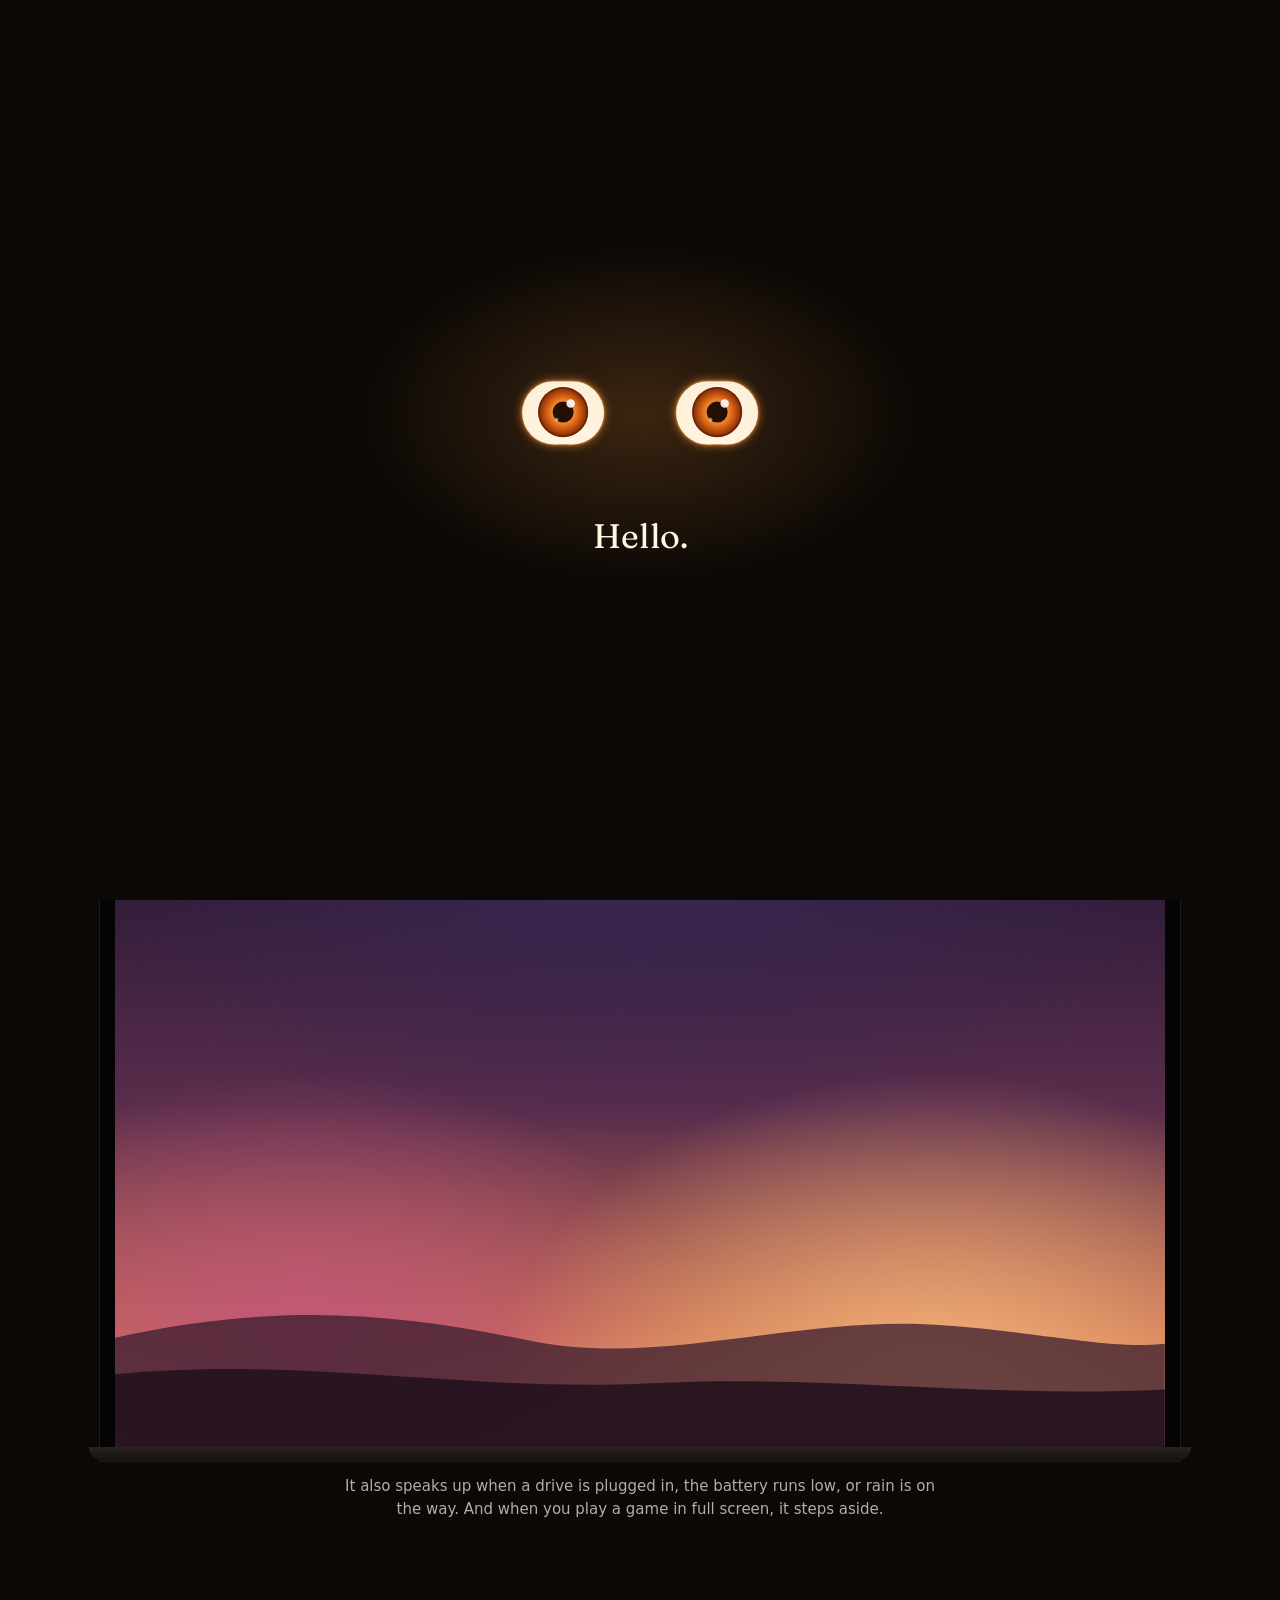
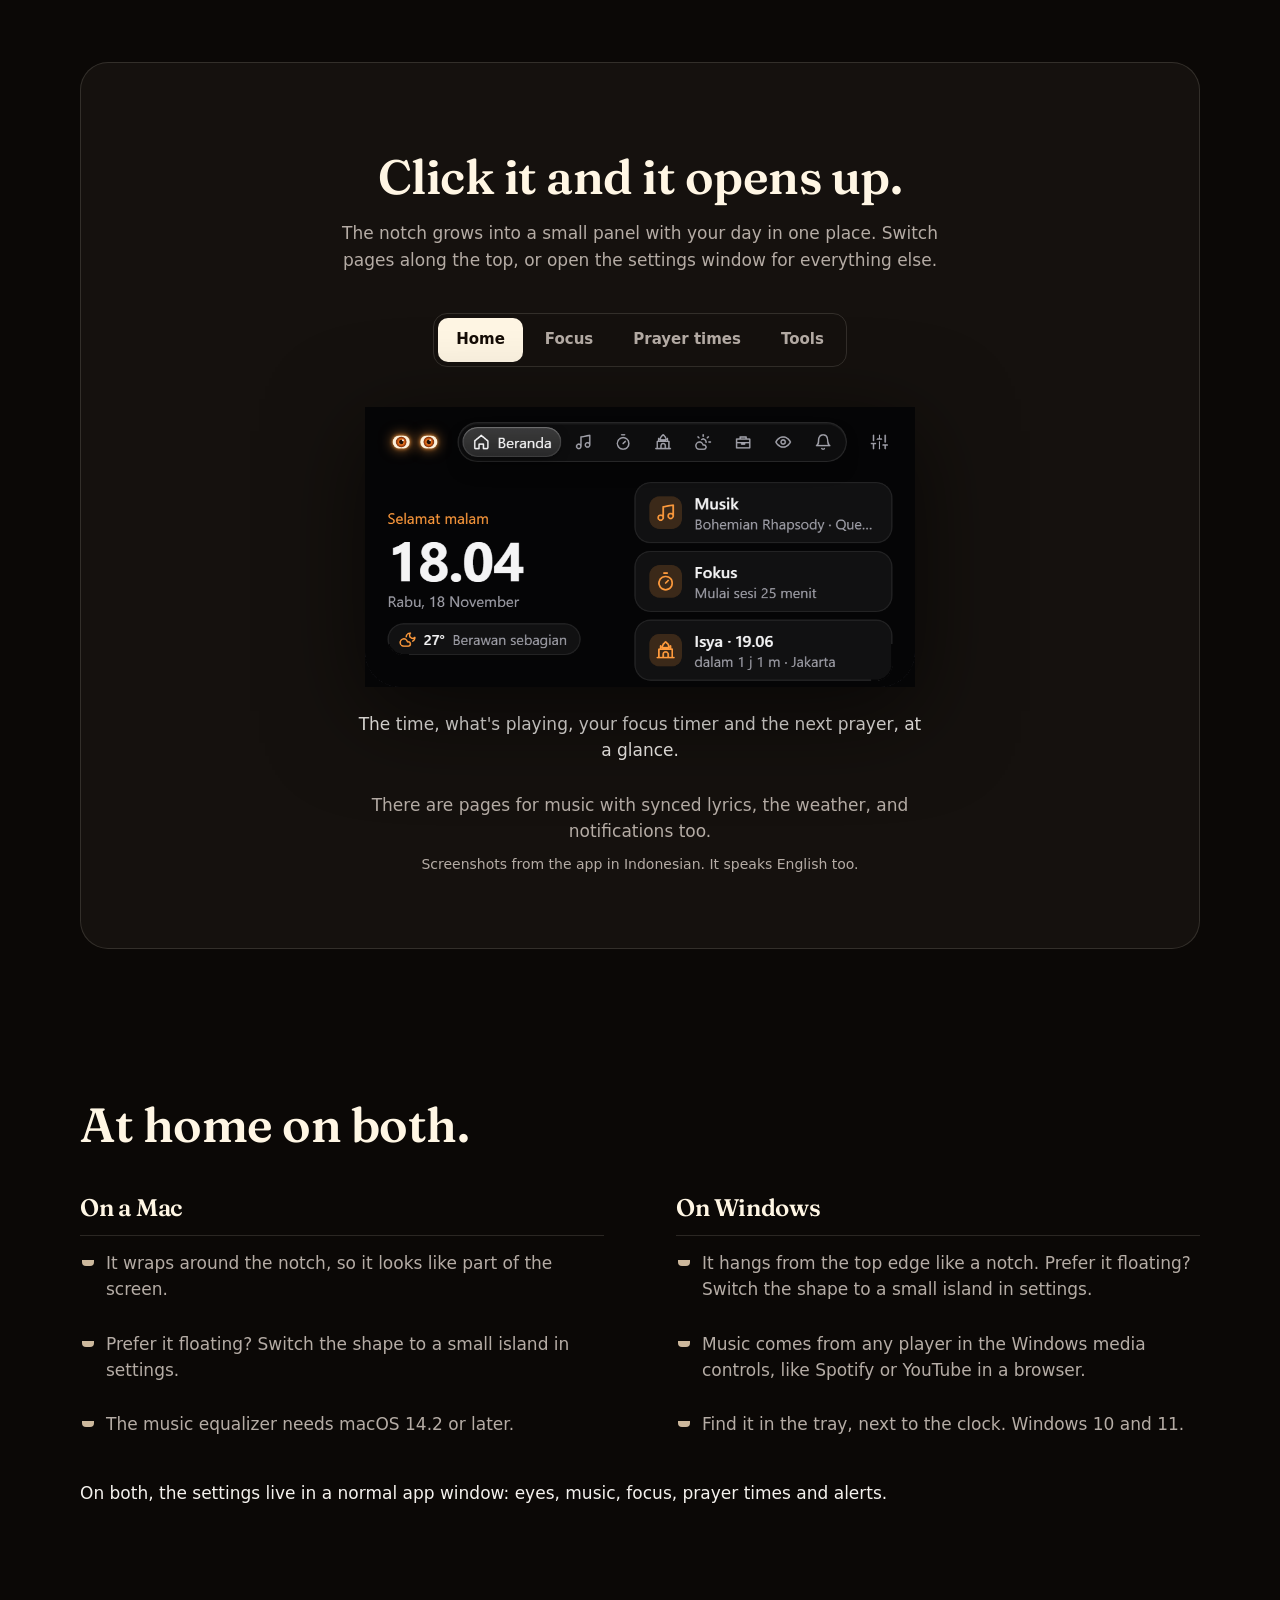
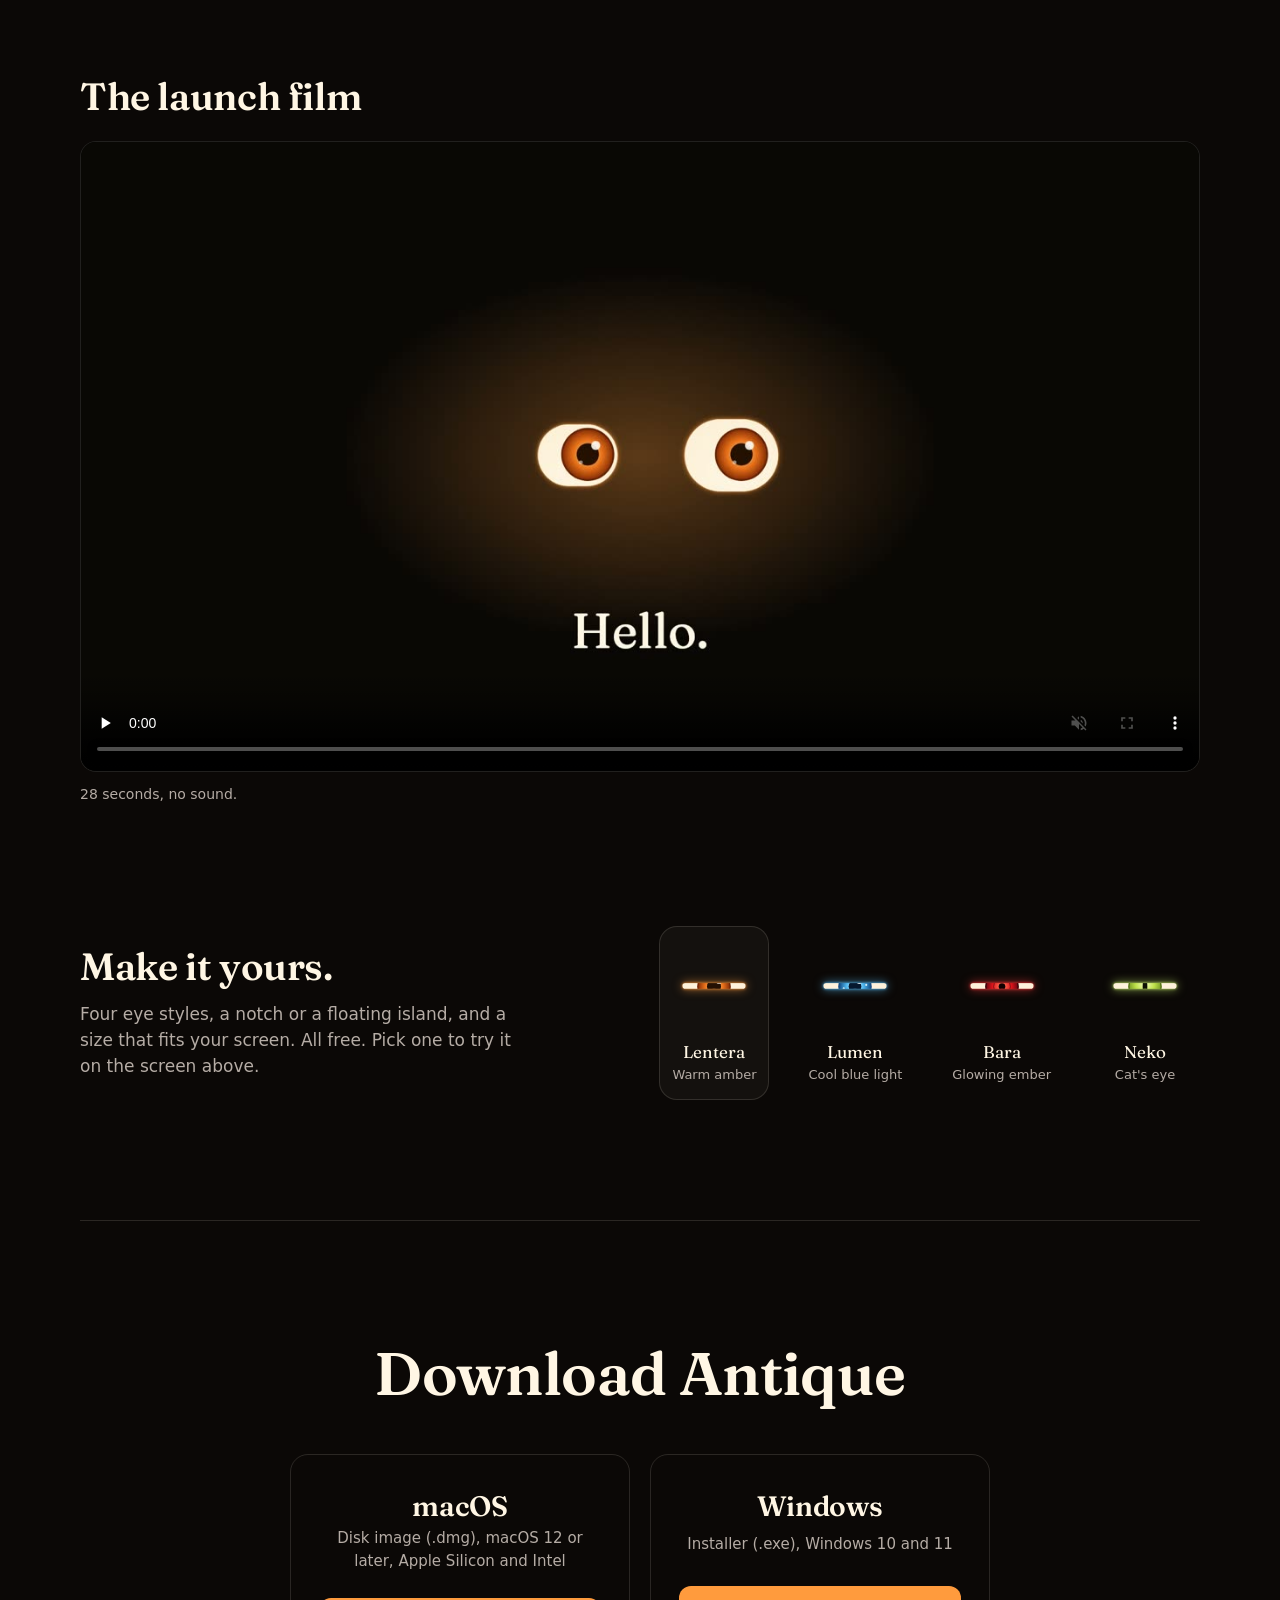
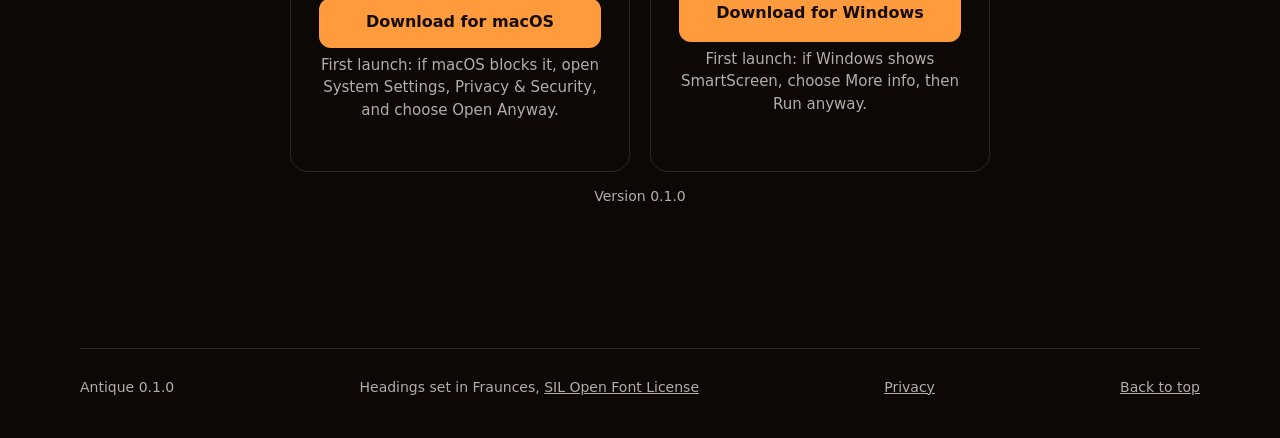
==== commit 7085e697: "Antique: landing page (v0.1.0)" ====
--- a/antique/index.html
+++ b/antique/index.html
@@ -14,7 +14,7 @@
     <meta property="og:image" content="assets/film-poster.jpg" />
     <link rel="icon" href="assets/favicon.svg" type="image/svg+xml" />
     <link rel="preload" href="assets/fonts/fraunces-latin-600-normal.woff2" as="font" type="font/woff2" crossorigin />
-    <link rel="stylesheet" href="styles.css?v=927ef8f" />
+    <link rel="stylesheet" href="styles.css?v=487db6d" />
   </head>
   <body>
     <a class="skip" href="#main" data-i18n="skip">Skip to content</a>
@@ -270,6 +270,6 @@
       <p><a href="#top" data-i18n="foot.top">Back to top</a></p>
     </footer>
 
-    <script src="main.js?v=927ef8f" defer></script>
+    <script src="main.js?v=487db6d" defer></script>
   </body>
 </html>
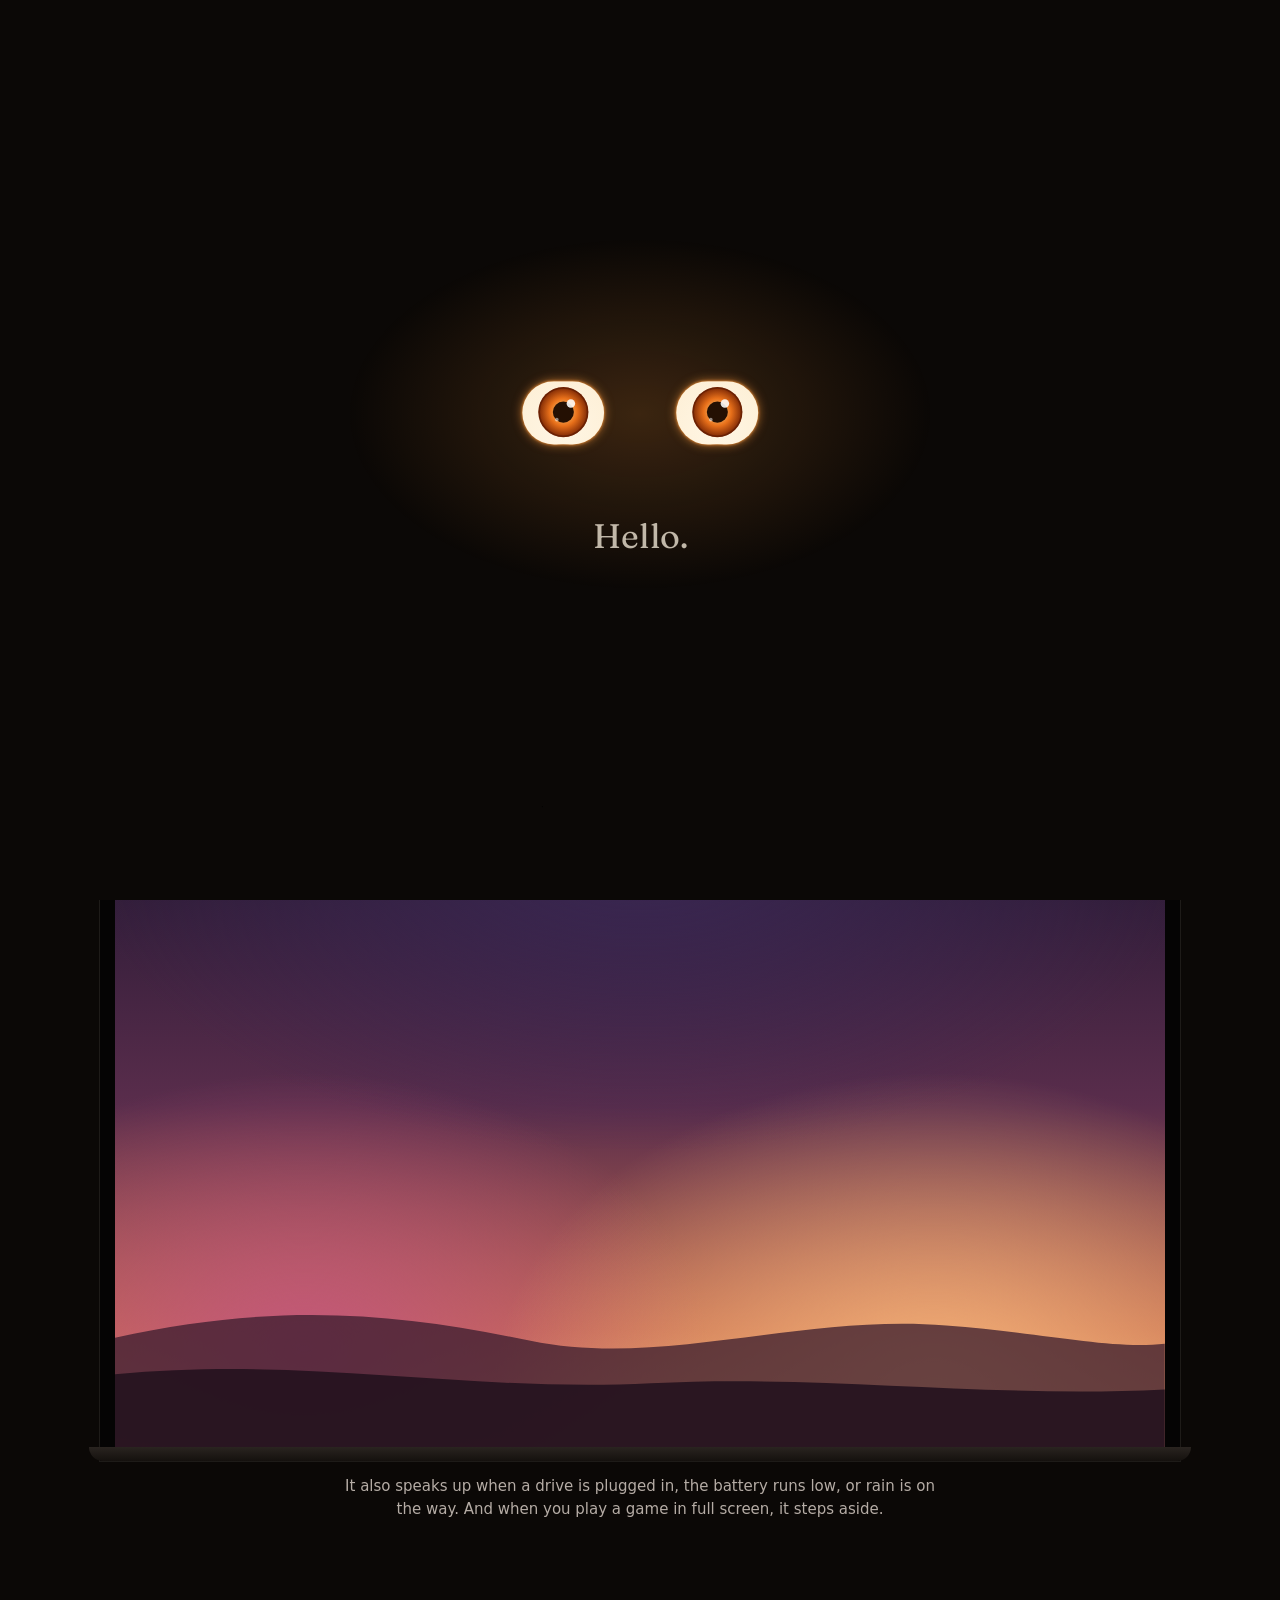
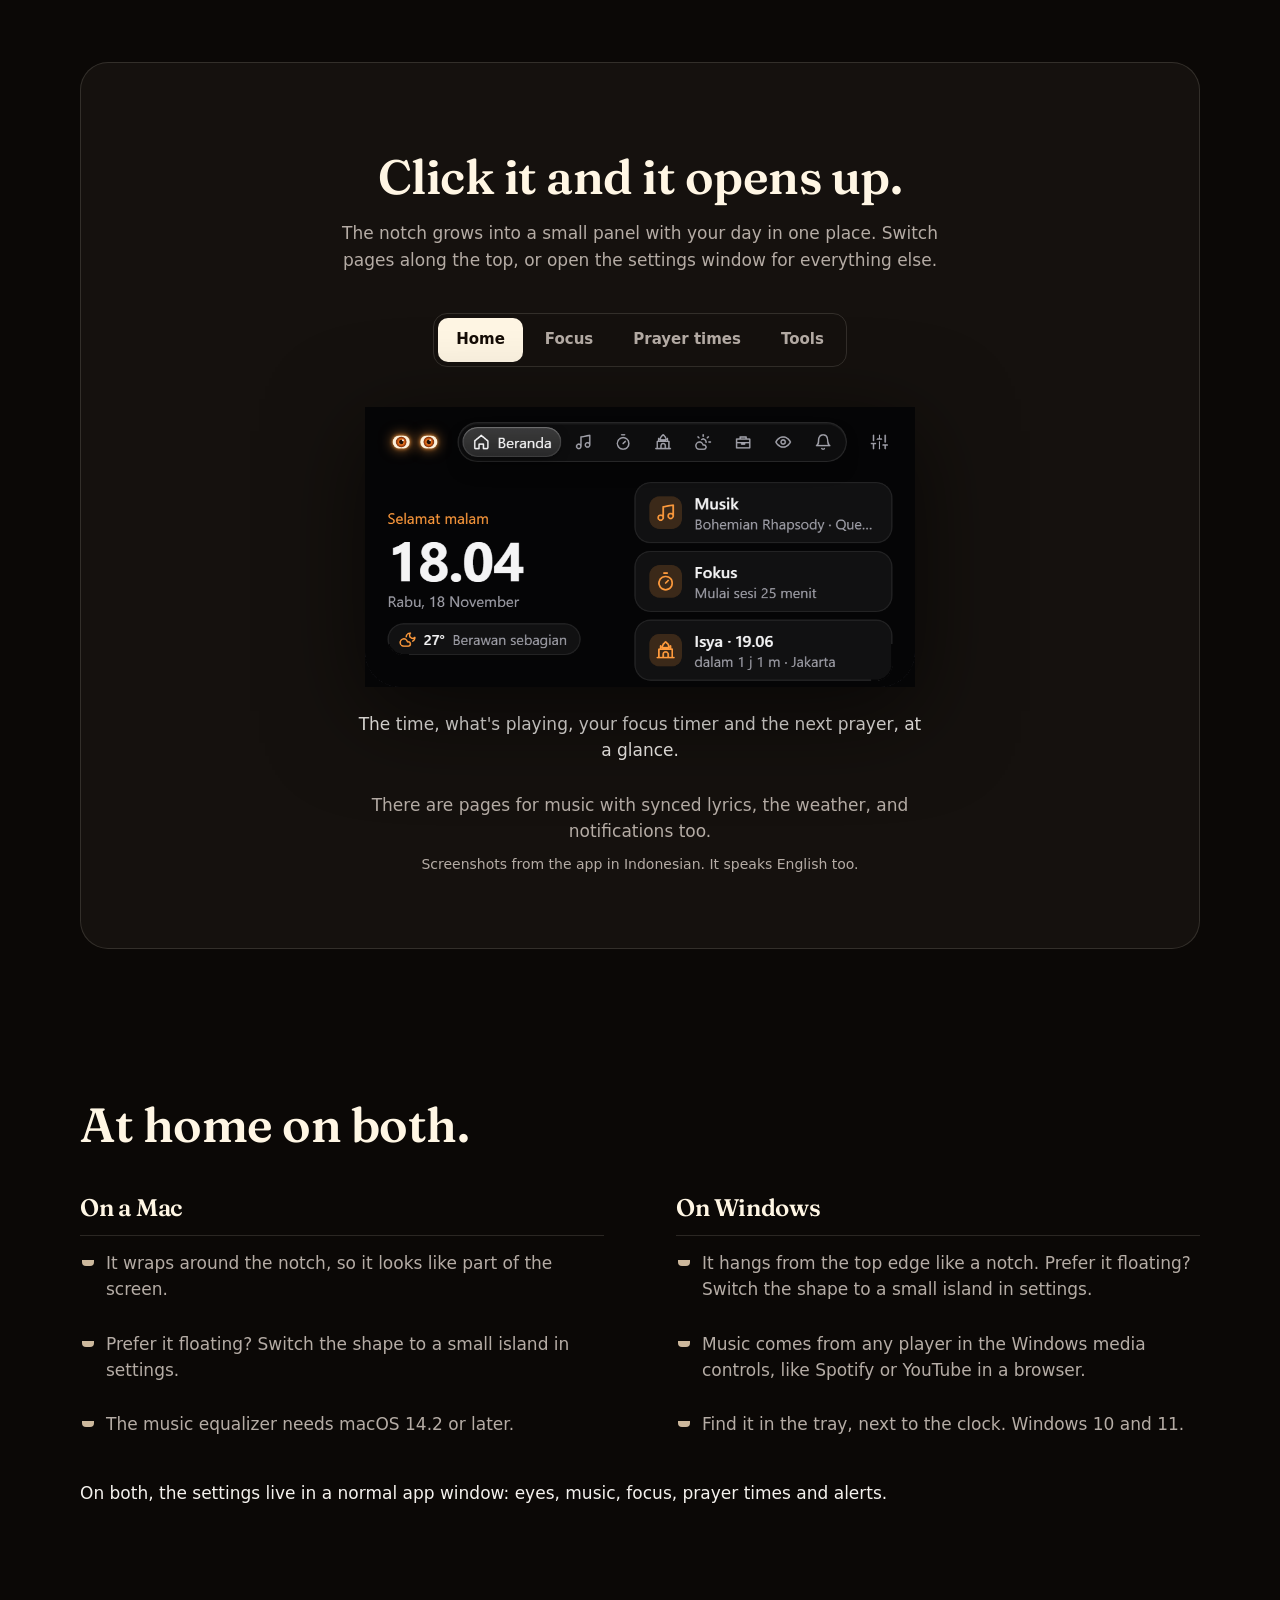
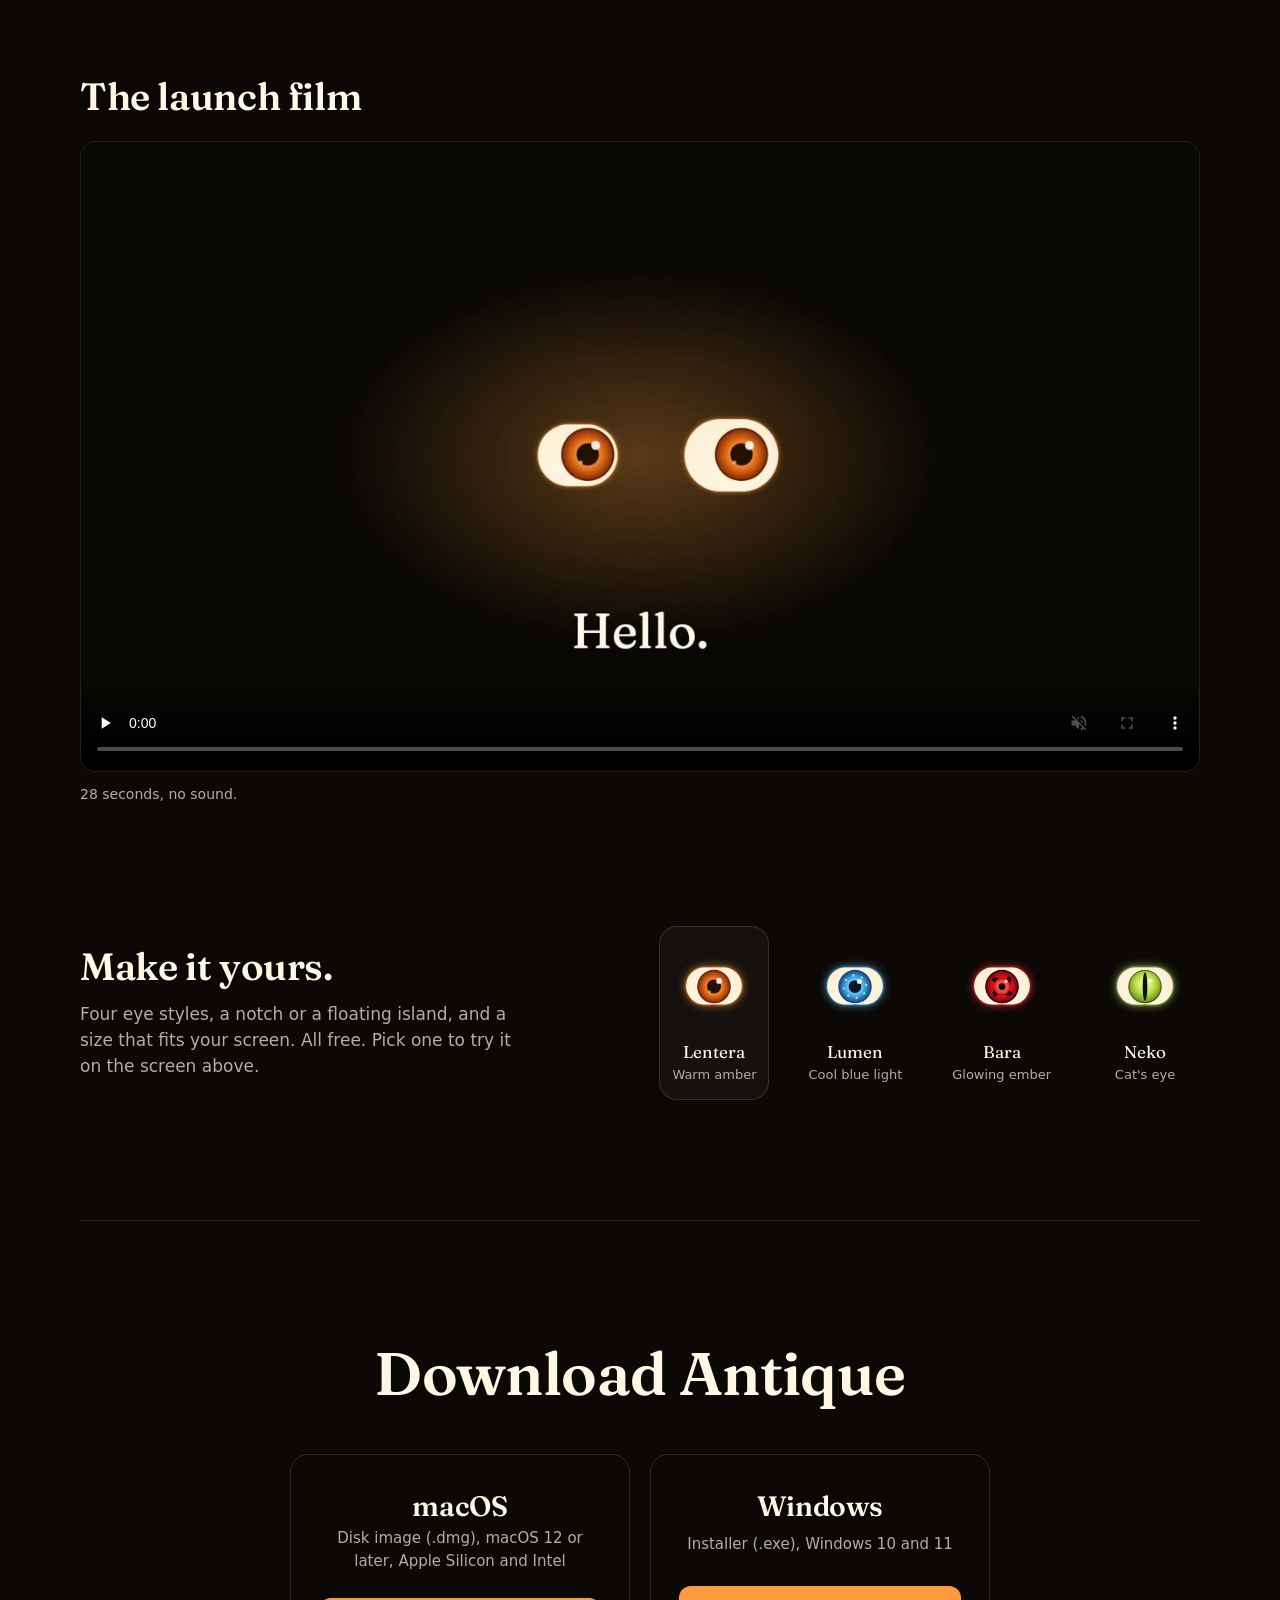
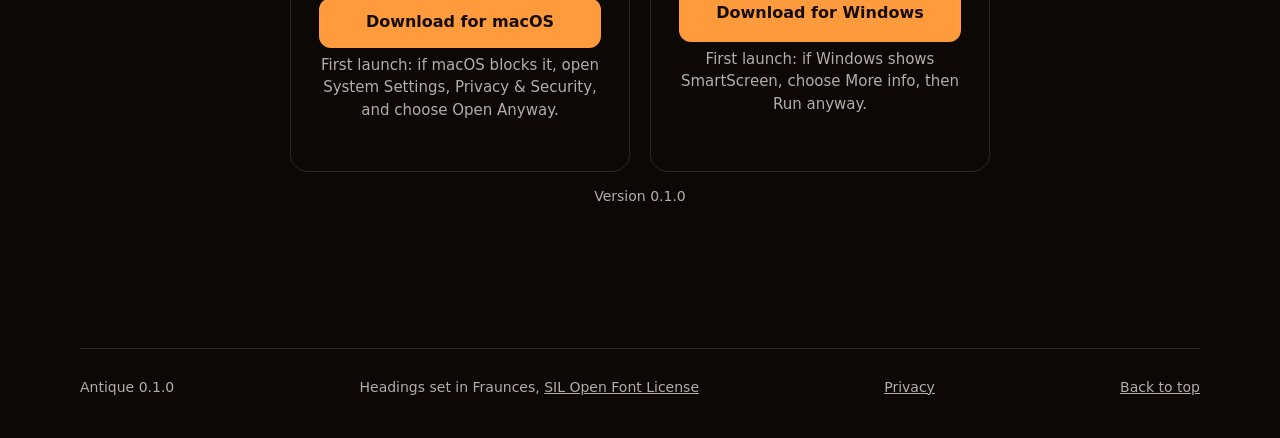
==== commit 1b0e9d61: "Antique: landing page (v0.1.0)" ====
--- a/antique/index.html
+++ b/antique/index.html
@@ -14,7 +14,7 @@
     <meta property="og:image" content="assets/film-poster.jpg" />
     <link rel="icon" href="assets/favicon.svg" type="image/svg+xml" />
     <link rel="preload" href="assets/fonts/fraunces-latin-600-normal.woff2" as="font" type="font/woff2" crossorigin />
-    <link rel="stylesheet" href="styles.css?v=487db6d" />
+    <link rel="stylesheet" href="styles.css?v=927ef8f" />
   </head>
   <body>
     <a class="skip" href="#main" data-i18n="skip">Skip to content</a>
@@ -270,6 +270,6 @@
       <p><a href="#top" data-i18n="foot.top">Back to top</a></p>
     </footer>
 
-    <script src="main.js?v=487db6d" defer></script>
+    <script src="main.js?v=927ef8f" defer></script>
   </body>
 </html>
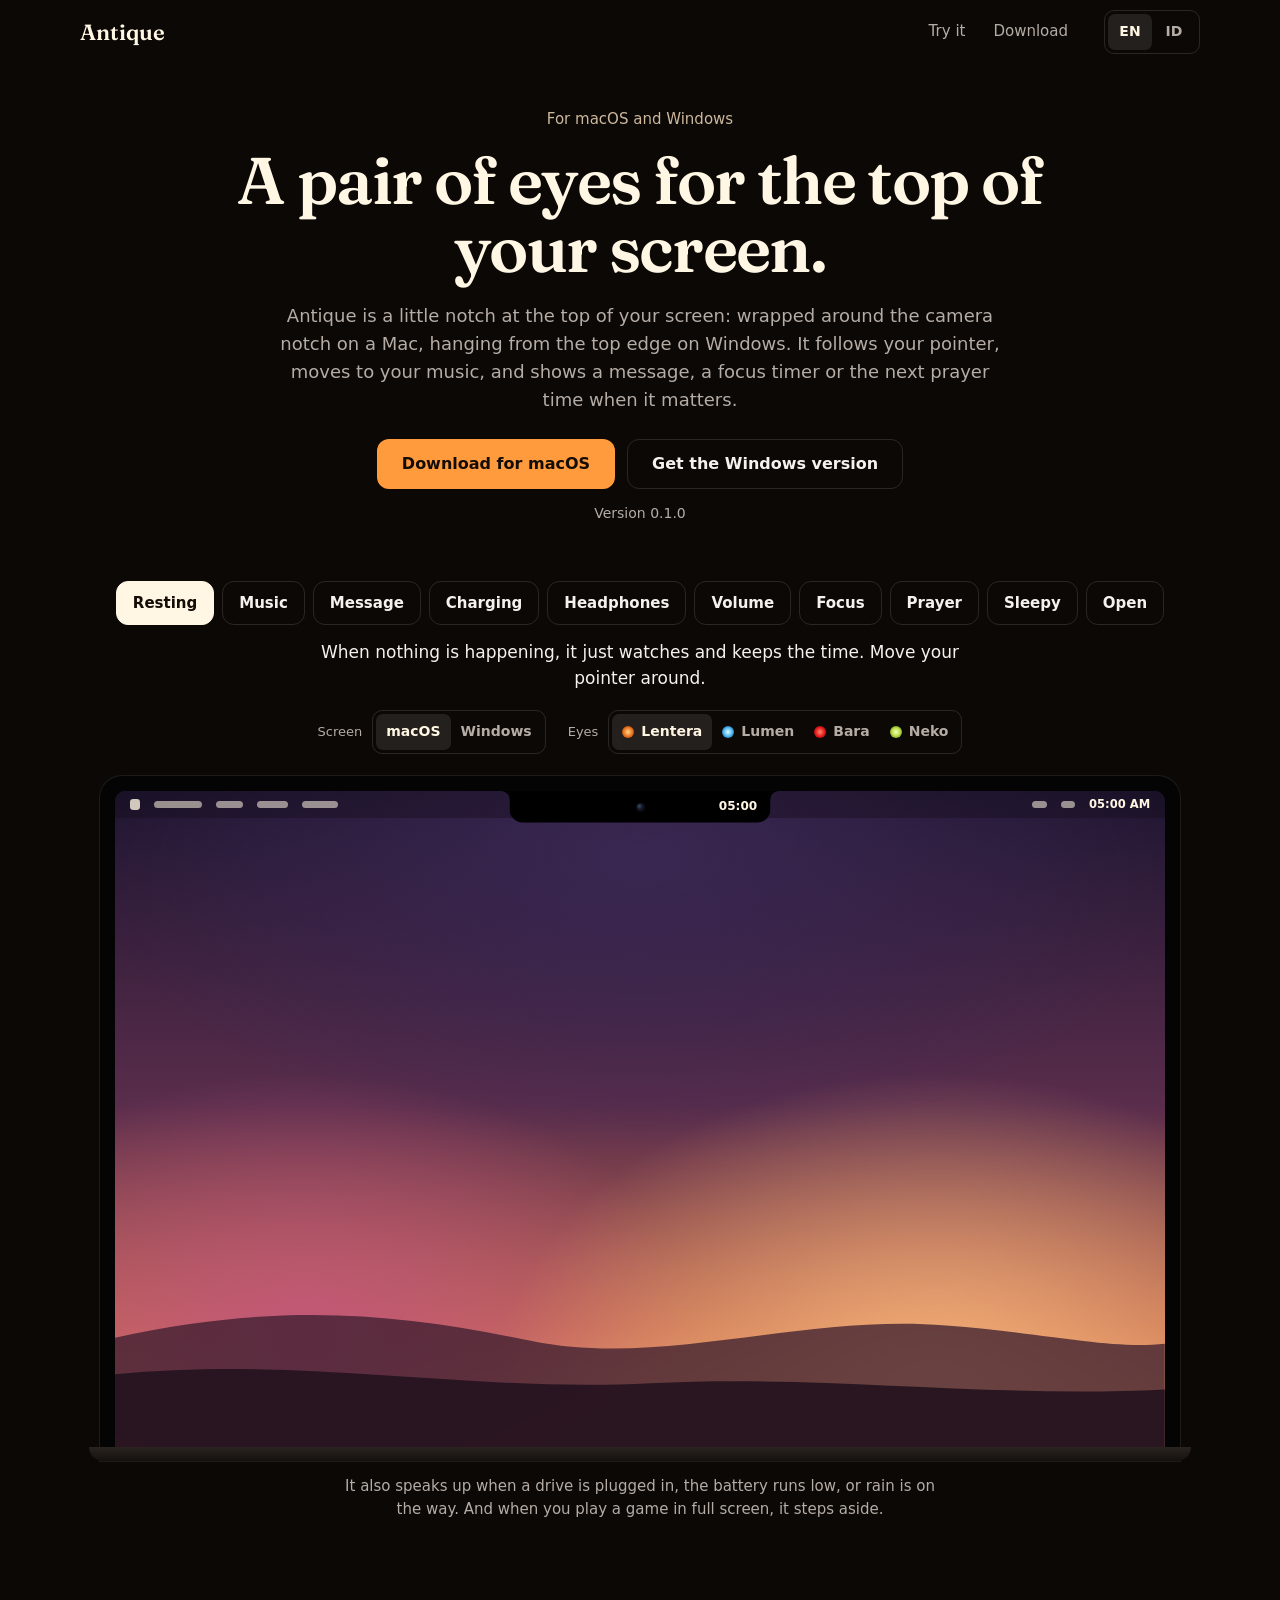
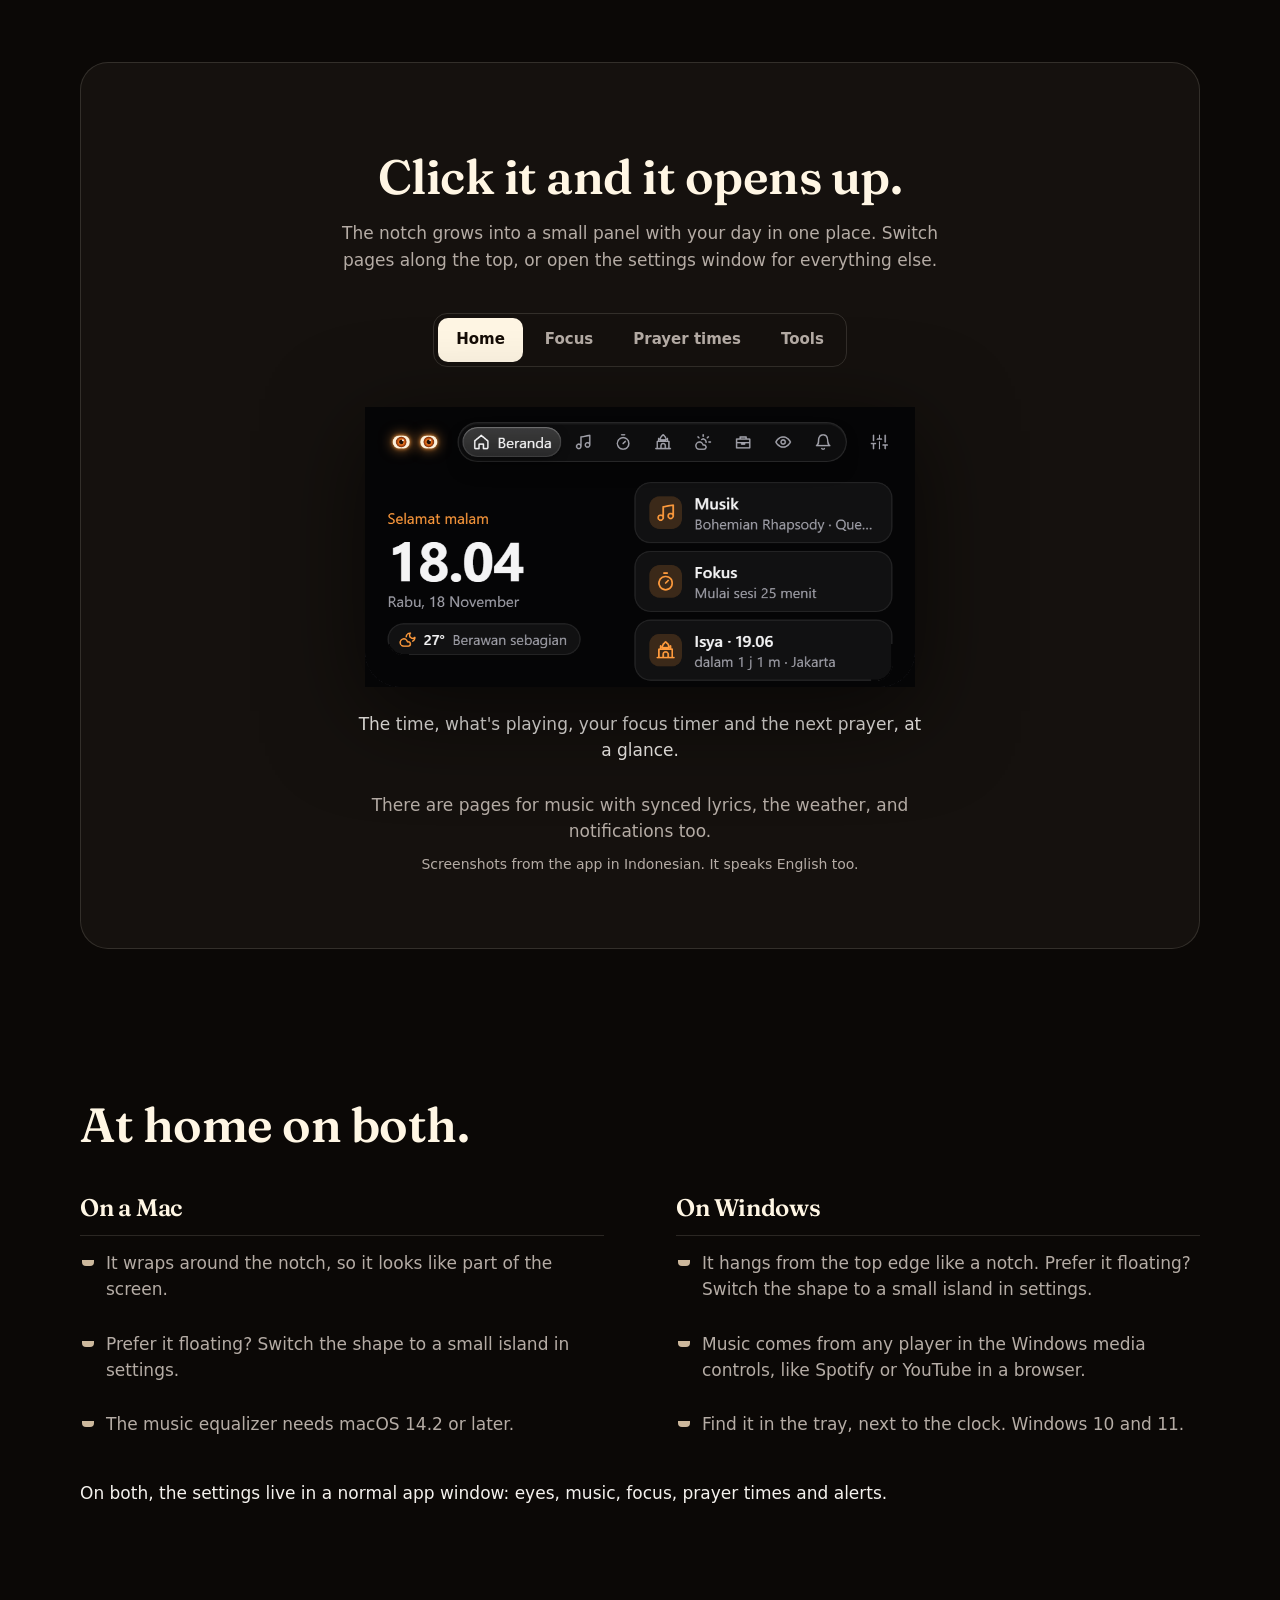
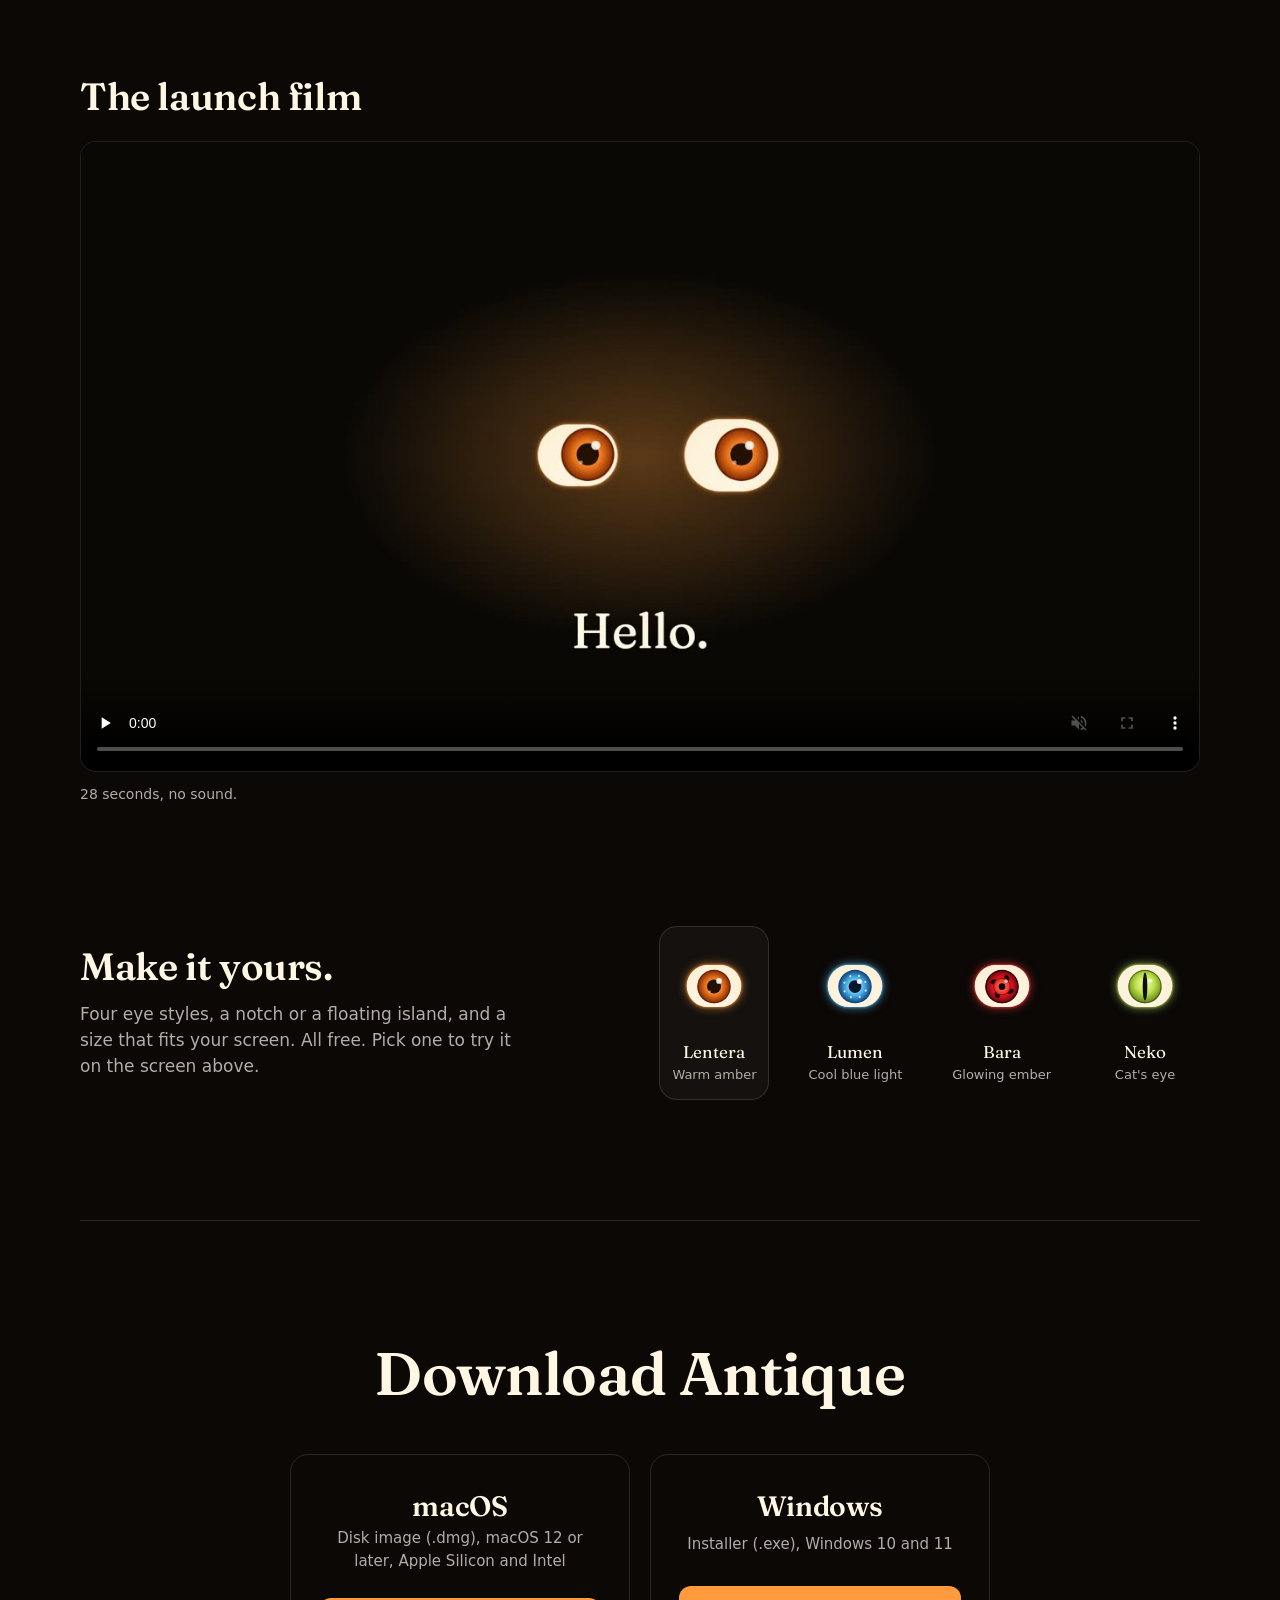
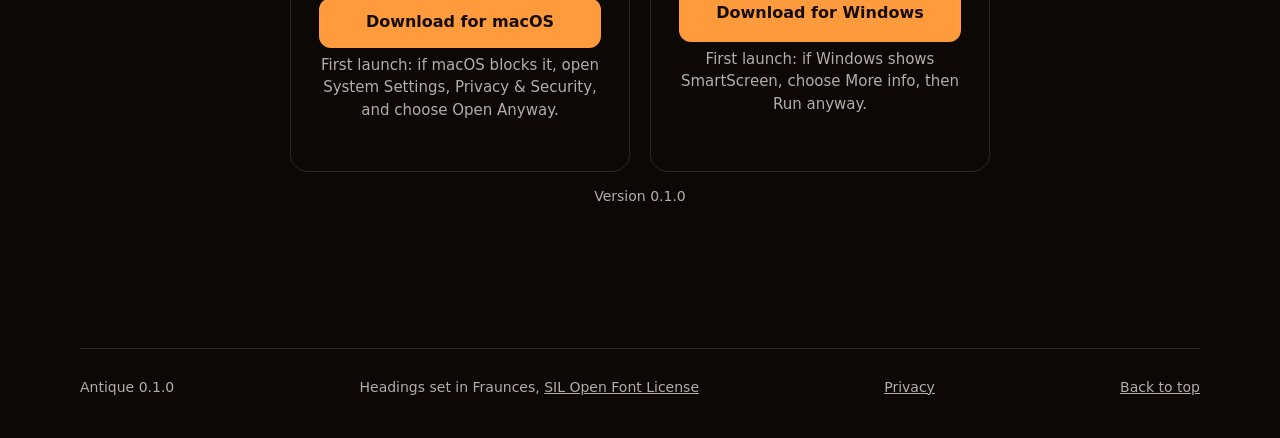
==== commit c8c26dc6: "Antique: landing page (v0.1.0)" ====
--- a/antique/index.html
+++ b/antique/index.html
@@ -14,7 +14,7 @@
     <meta property="og:image" content="assets/film-poster.jpg" />
     <link rel="icon" href="assets/favicon.svg" type="image/svg+xml" />
     <link rel="preload" href="assets/fonts/fraunces-latin-600-normal.woff2" as="font" type="font/woff2" crossorigin />
-    <link rel="stylesheet" href="styles.css?v=927ef8f" />
+    <link rel="stylesheet" href="styles.css?v=f8cd40b" />
   </head>
   <body>
     <a class="skip" href="#main" data-i18n="skip">Skip to content</a>
@@ -270,6 +270,6 @@
       <p><a href="#top" data-i18n="foot.top">Back to top</a></p>
     </footer>
 
-    <script src="main.js?v=927ef8f" defer></script>
+    <script src="main.js?v=f8cd40b" defer></script>
   </body>
 </html>
